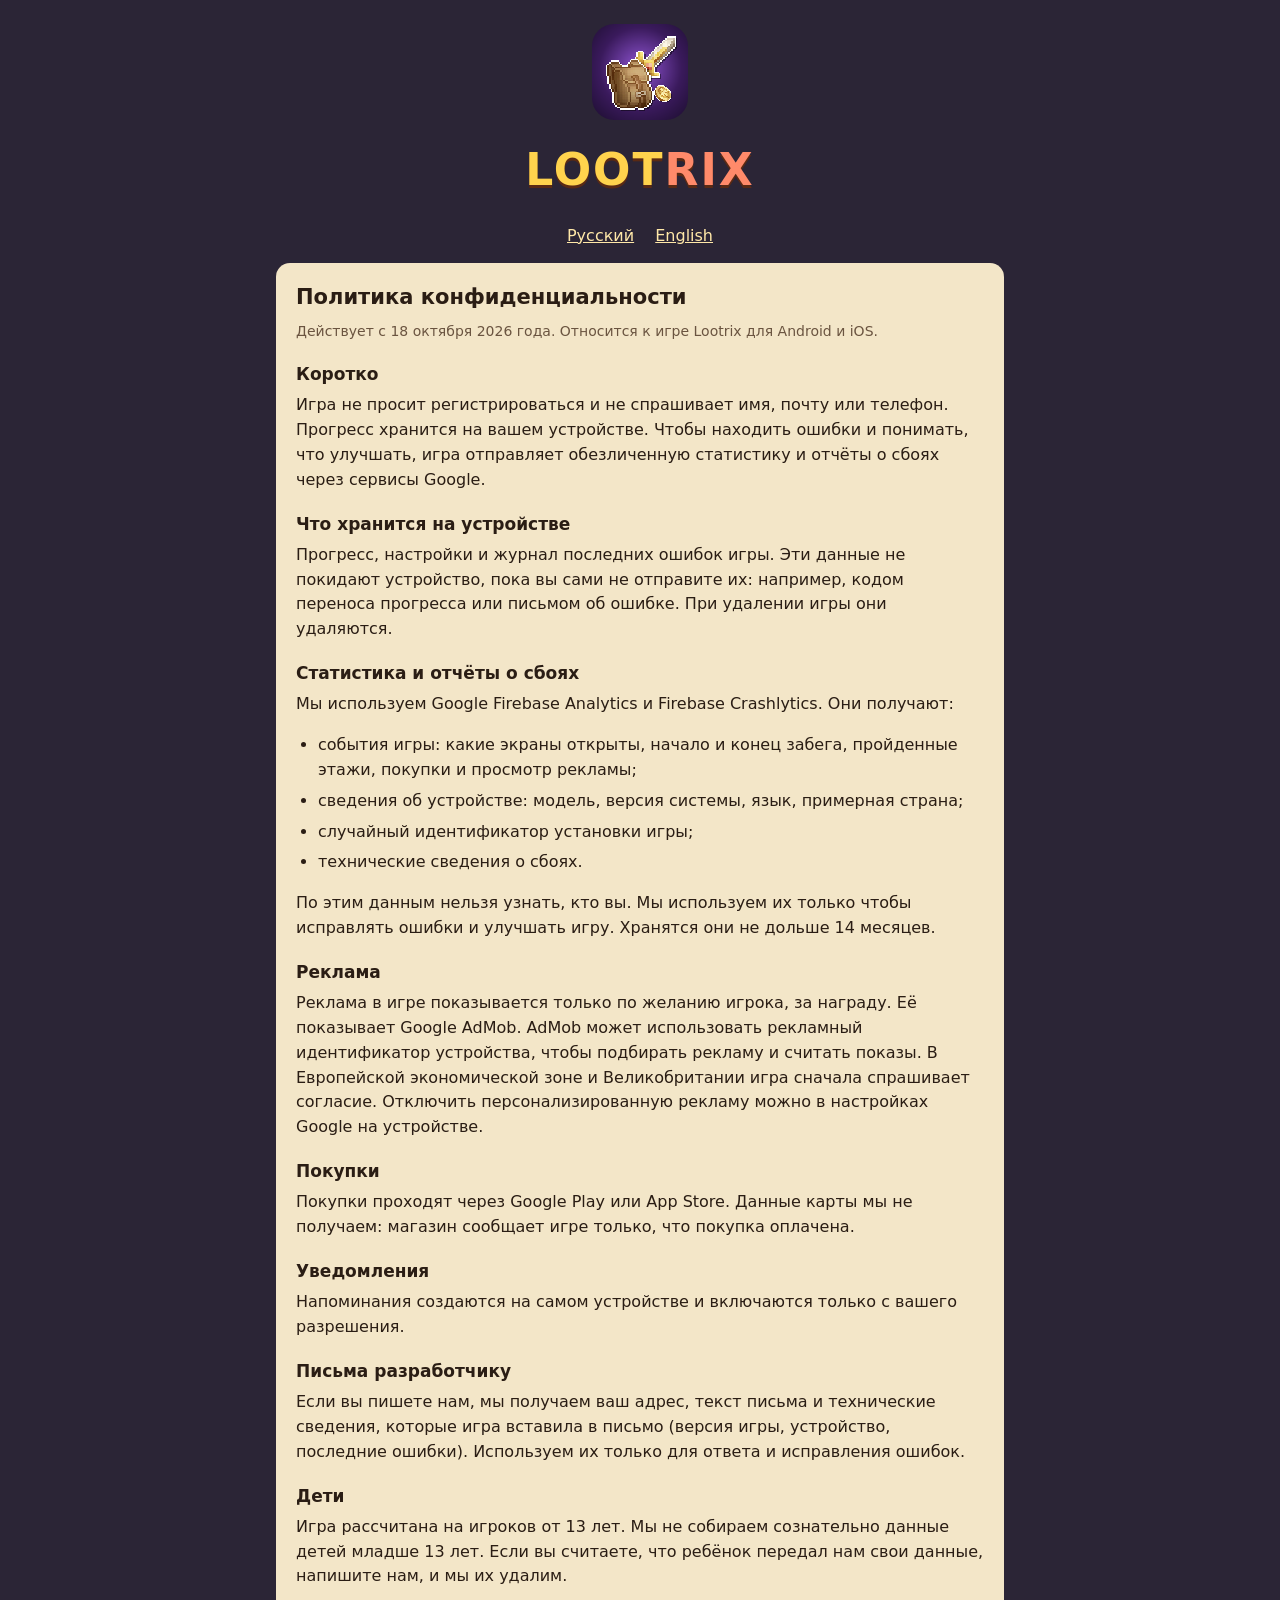
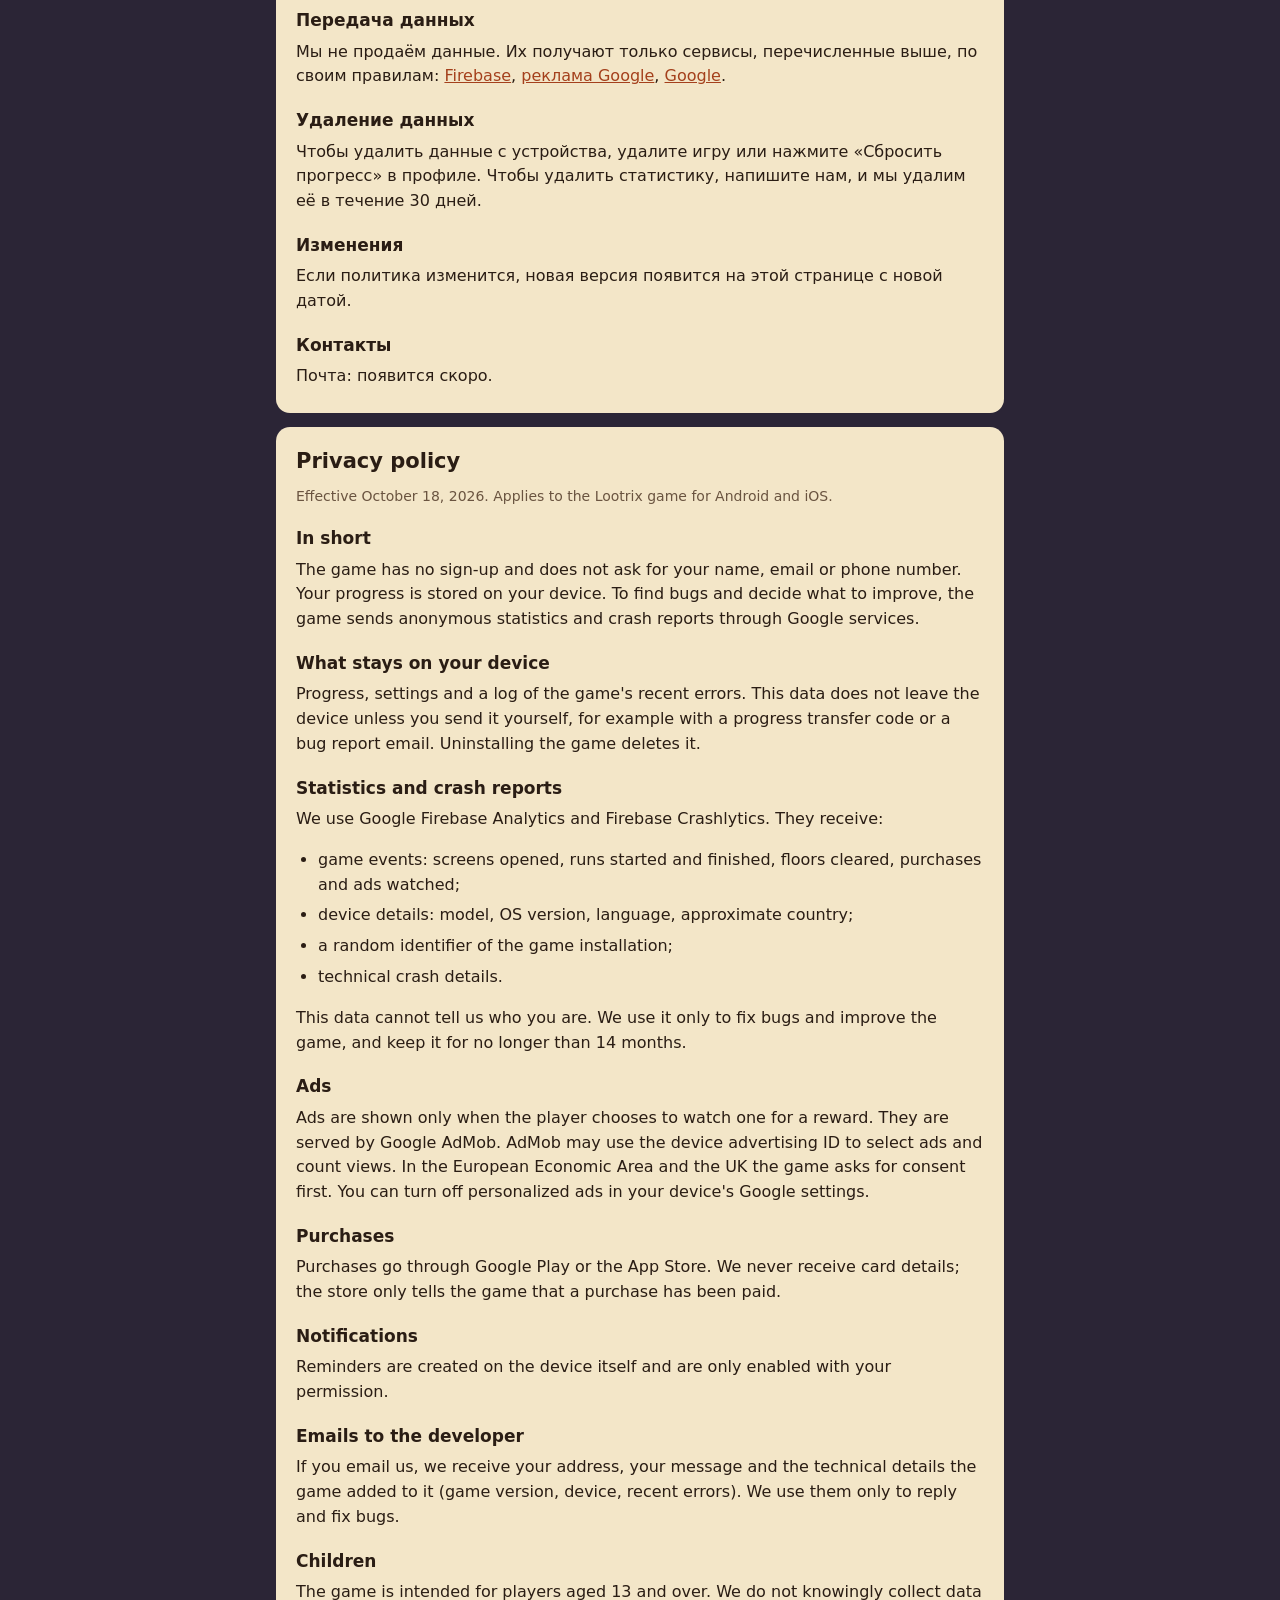
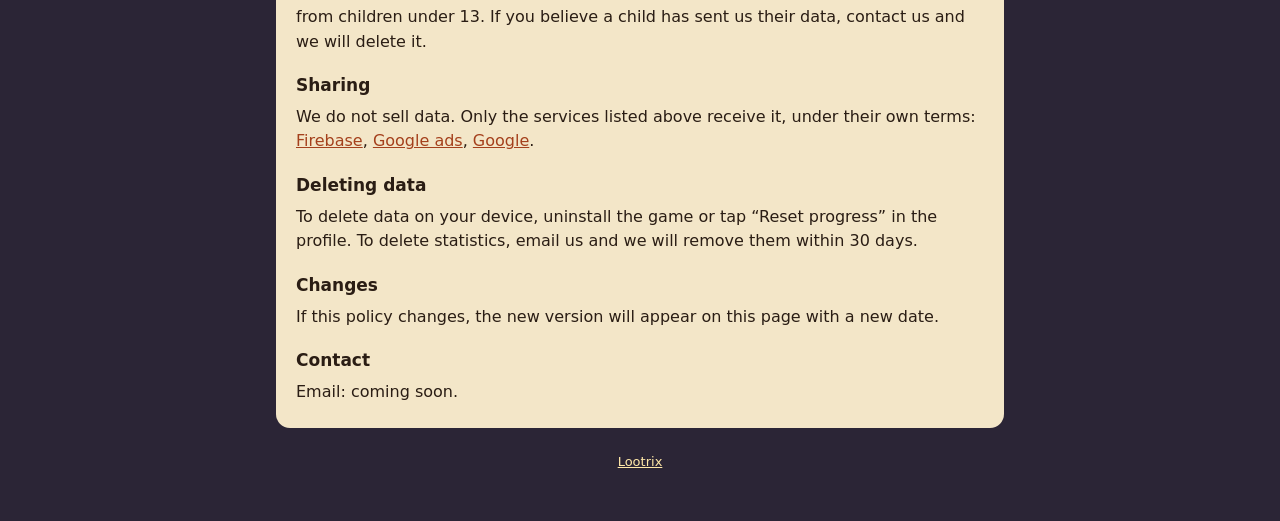
==== privacy.html @ 5bca53f1 "Lootrix: новое название и com.lootrix.game, кнопки обратной связи, сайт с политикой конфиденциальнос" ====
<!doctype html>
<html lang="ru">
<head>
<meta charset="utf-8">
<meta name="viewport" content="width=device-width, initial-scale=1">
<title>Lootrix · Конфиденциальность</title>
<link rel="icon" href="favicon.png">
<link rel="stylesheet" href="style.css">
</head>
<body>
<main>
  <header>
    <a href="index.html"><img src="icon.png" alt="Lootrix"></a>
    <div class="logo">LOOT<b>RIX</b></div>
  </header>

  <p class="lang"><a href="#ru">Русский</a> <a href="#en">English</a></p>

  <section id="ru">
    <h2>Политика конфиденциальности</h2>
    <p class="muted">Действует с 18 октября 2026 года. Относится к игре Lootrix для Android и iOS.</p>

    <h3>Коротко</h3>
    <p>Игра не просит регистрироваться и не спрашивает имя, почту или телефон. Прогресс хранится на вашем устройстве.
      Чтобы находить ошибки и понимать, что улучшать, игра отправляет обезличенную статистику и отчёты о сбоях через сервисы Google.</p>

    <h3>Что хранится на устройстве</h3>
    <p>Прогресс, настройки и журнал последних ошибок игры. Эти данные не покидают устройство, пока вы сами не отправите их:
      например, кодом переноса прогресса или письмом об ошибке. При удалении игры они удаляются.</p>

    <h3>Статистика и отчёты о сбоях</h3>
    <p>Мы используем Google Firebase Analytics и Firebase Crashlytics. Они получают:</p>
    <ul>
      <li>события игры: какие экраны открыты, начало и конец забега, пройденные этажи, покупки и просмотр рекламы;</li>
      <li>сведения об устройстве: модель, версия системы, язык, примерная страна;</li>
      <li>случайный идентификатор установки игры;</li>
      <li>технические сведения о сбоях.</li>
    </ul>
    <p>По этим данным нельзя узнать, кто вы. Мы используем их только чтобы исправлять ошибки и улучшать игру.
      Хранятся они не дольше 14 месяцев.</p>

    <h3>Реклама</h3>
    <p>Реклама в игре показывается только по желанию игрока, за награду. Её показывает Google AdMob.
      AdMob может использовать рекламный идентификатор устройства, чтобы подбирать рекламу и считать показы.
      В Европейской экономической зоне и Великобритании игра сначала спрашивает согласие.
      Отключить персонализированную рекламу можно в настройках Google на устройстве.</p>

    <h3>Покупки</h3>
    <p>Покупки проходят через Google Play или App Store. Данные карты мы не получаем:
      магазин сообщает игре только, что покупка оплачена.</p>

    <h3>Уведомления</h3>
    <p>Напоминания создаются на самом устройстве и включаются только с вашего разрешения.</p>

    <h3>Письма разработчику</h3>
    <p>Если вы пишете нам, мы получаем ваш адрес, текст письма и технические сведения, которые игра вставила в письмо
      (версия игры, устройство, последние ошибки). Используем их только для ответа и исправления ошибок.</p>

    <h3>Дети</h3>
    <p>Игра рассчитана на игроков от 13 лет. Мы не собираем сознательно данные детей младше 13 лет.
      Если вы считаете, что ребёнок передал нам свои данные, напишите нам, и мы их удалим.</p>

    <h3>Передача данных</h3>
    <p>Мы не продаём данные. Их получают только сервисы, перечисленные выше, по своим правилам:
      <a href="https://firebase.google.com/support/privacy">Firebase</a>,
      <a href="https://policies.google.com/technologies/ads">реклама Google</a>,
      <a href="https://policies.google.com/privacy">Google</a>.</p>

    <h3>Удаление данных</h3>
    <p>Чтобы удалить данные с устройства, удалите игру или нажмите «Сбросить прогресс» в профиле.
      Чтобы удалить статистику, напишите нам, и мы удалим её в течение 30 дней.</p>

    <h3>Изменения</h3>
    <p>Если политика изменится, новая версия появится на этой странице с новой датой.</p>

    <h3>Контакты</h3>
    <p>Почта: <span class="mail">появится скоро</span>.</p>
  </section>

  <section id="en">
    <h2>Privacy policy</h2>
    <p class="muted">Effective October 18, 2026. Applies to the Lootrix game for Android and iOS.</p>

    <h3>In short</h3>
    <p>The game has no sign-up and does not ask for your name, email or phone number. Your progress is stored on your device.
      To find bugs and decide what to improve, the game sends anonymous statistics and crash reports through Google services.</p>

    <h3>What stays on your device</h3>
    <p>Progress, settings and a log of the game's recent errors. This data does not leave the device unless you send it yourself,
      for example with a progress transfer code or a bug report email. Uninstalling the game deletes it.</p>

    <h3>Statistics and crash reports</h3>
    <p>We use Google Firebase Analytics and Firebase Crashlytics. They receive:</p>
    <ul>
      <li>game events: screens opened, runs started and finished, floors cleared, purchases and ads watched;</li>
      <li>device details: model, OS version, language, approximate country;</li>
      <li>a random identifier of the game installation;</li>
      <li>technical crash details.</li>
    </ul>
    <p>This data cannot tell us who you are. We use it only to fix bugs and improve the game, and keep it for no longer than 14 months.</p>

    <h3>Ads</h3>
    <p>Ads are shown only when the player chooses to watch one for a reward. They are served by Google AdMob.
      AdMob may use the device advertising ID to select ads and count views.
      In the European Economic Area and the UK the game asks for consent first.
      You can turn off personalized ads in your device's Google settings.</p>

    <h3>Purchases</h3>
    <p>Purchases go through Google Play or the App Store. We never receive card details;
      the store only tells the game that a purchase has been paid.</p>

    <h3>Notifications</h3>
    <p>Reminders are created on the device itself and are only enabled with your permission.</p>

    <h3>Emails to the developer</h3>
    <p>If you email us, we receive your address, your message and the technical details the game added to it
      (game version, device, recent errors). We use them only to reply and fix bugs.</p>

    <h3>Children</h3>
    <p>The game is intended for players aged 13 and over. We do not knowingly collect data from children under 13.
      If you believe a child has sent us their data, contact us and we will delete it.</p>

    <h3>Sharing</h3>
    <p>We do not sell data. Only the services listed above receive it, under their own terms:
      <a href="https://firebase.google.com/support/privacy">Firebase</a>,
      <a href="https://policies.google.com/technologies/ads">Google ads</a>,
      <a href="https://policies.google.com/privacy">Google</a>.</p>

    <h3>Deleting data</h3>
    <p>To delete data on your device, uninstall the game or tap “Reset progress” in the profile.
      To delete statistics, email us and we will remove them within 30 days.</p>

    <h3>Changes</h3>
    <p>If this policy changes, the new version will appear on this page with a new date.</p>

    <h3>Contact</h3>
    <p>Email: <span class="mail">coming soon</span>.</p>
  </section>

  <footer><a href="index.html">Lootrix</a></footer>
</main>
</body>
</html>
---- style.css ----
:root {
  --bg: #2b2536; --card: #f3e6c8; --ink: #2a1d14; --ink2: #6a5440; --gold: #ffd34d; --red: #d8321f; --link: #a4401c;
}
@media (prefers-color-scheme: dark) {
  :root:not([data-theme="light"]) { --card: #3a3246; --ink: #f3e6c8; --ink2: #c8b89a; --link: #ffb08a; }
}
* { box-sizing: border-box; }
body { margin: 0; background: var(--bg); color: var(--ink); font: 16px/1.55 system-ui, -apple-system, "Segoe UI", Roboto, sans-serif; }
main { max-width: 760px; margin: 0 auto; padding: 24px 16px 48px; }
header { text-align: center; color: #fff; margin-bottom: 20px; }
header img { width: 96px; height: 96px; image-rendering: pixelated; border-radius: 22px; }
.logo { margin: 8px 0 0; font-size: 44px; font-weight: 900; letter-spacing: 2px; color: var(--gold); text-shadow: 0 3px 0 #5a2a14; }
.logo b { color: #ff8a6a; }
.sub { margin: 4px 0 0; color: #ffe8a8; letter-spacing: 2px; text-transform: uppercase; font-size: 13px; font-weight: 700; }
section { background: var(--card); border-radius: 14px; padding: 18px 20px; margin: 14px 0; }
h2 { margin: 0 0 8px; font-size: 21px; }
h3 { margin: 18px 0 4px; font-size: 17px; }
p, li { margin: 6px 0; }
ul { padding-left: 22px; }
a { color: var(--link); }
.muted { color: var(--ink2); font-size: 14px; }
.lang { text-align: center; margin: 0 0 6px; }
.lang a { color: #ffe8a8; margin: 0 8px; }
.btns { display: flex; flex-wrap: wrap; gap: 10px; margin-top: 10px; }
.btn { display: inline-block; padding: 10px 16px; border-radius: 10px; background: #d8632a; color: #fff; text-decoration: none; font-weight: 700; }
.btn.off { background: #7a6a5a; pointer-events: none; }
footer { text-align: center; color: #c8b89a; font-size: 13px; margin-top: 24px; }
footer a { color: #ffe8a8; }
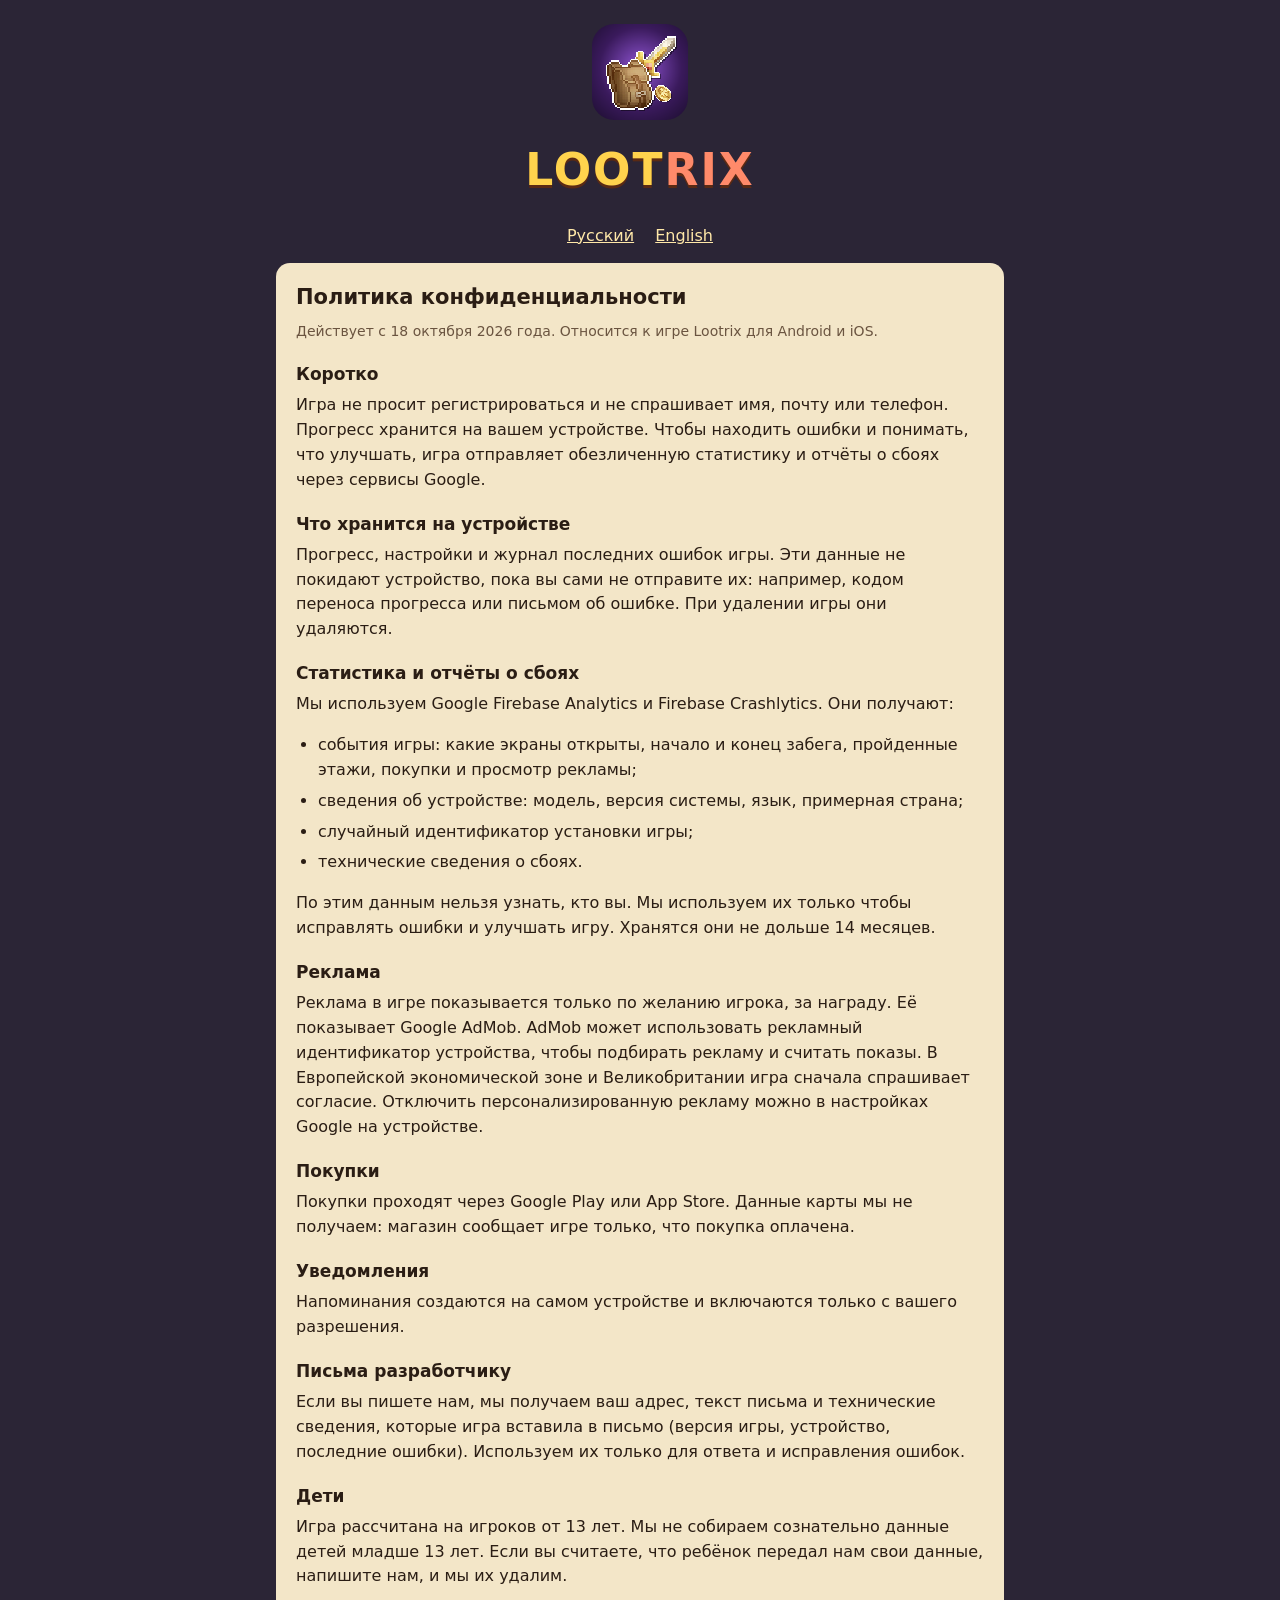
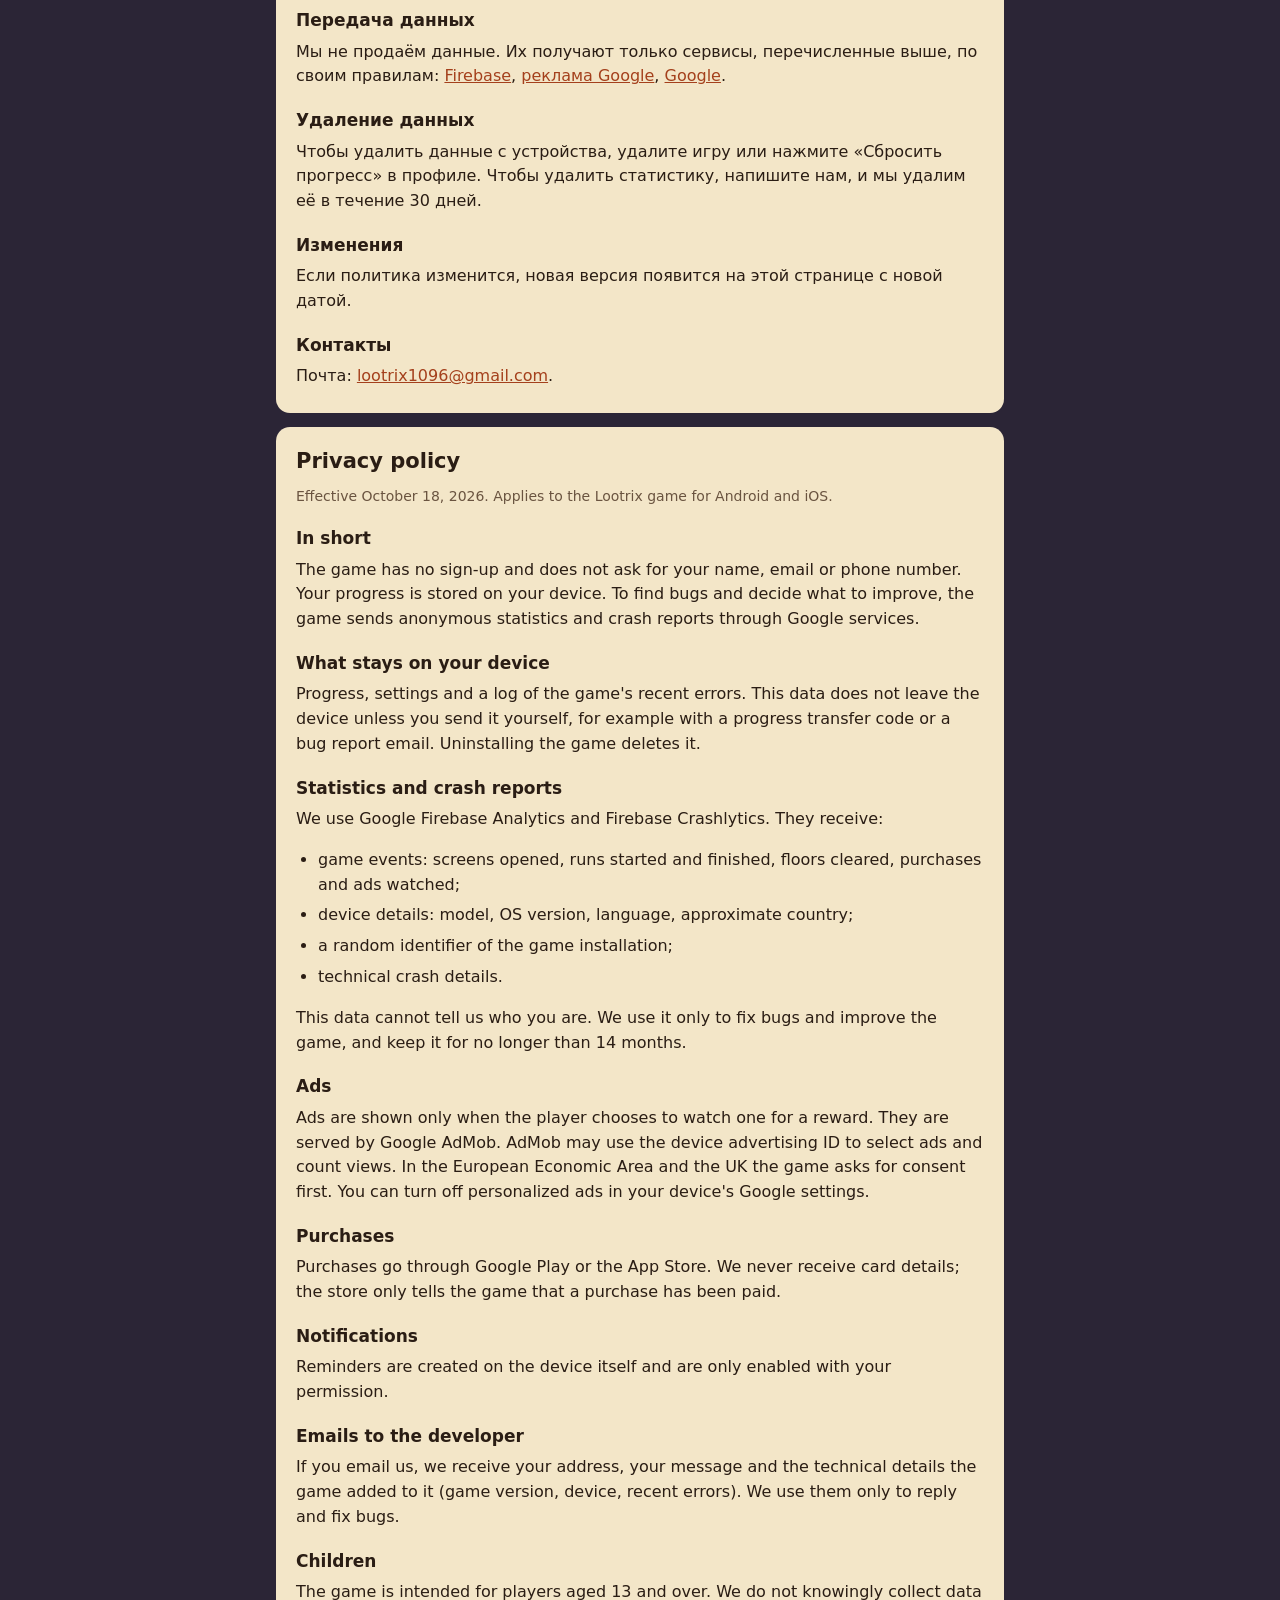
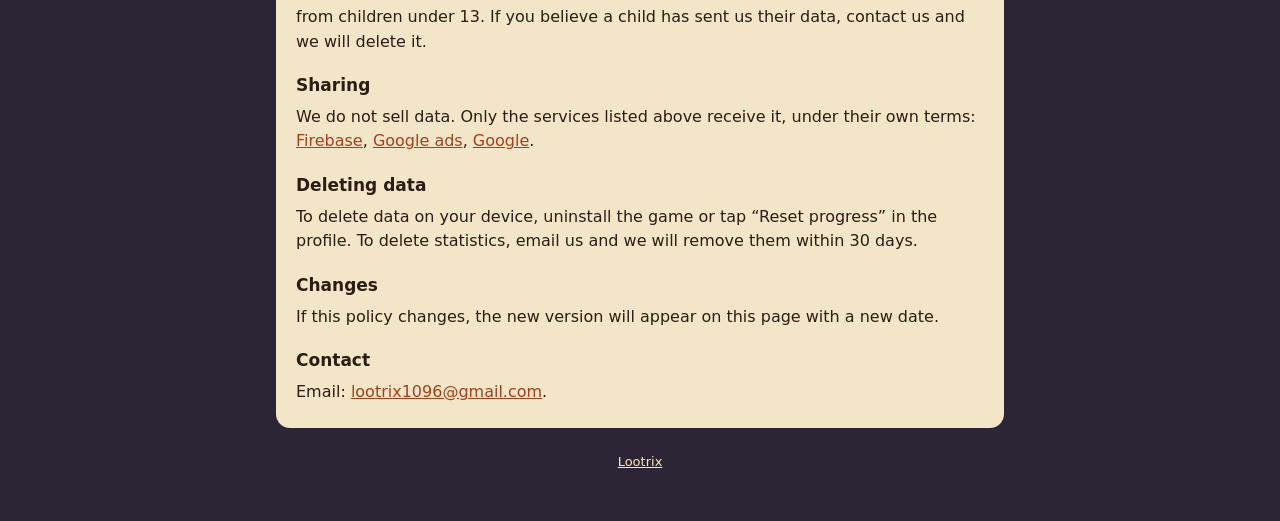
==== commit 60e01556: "Почта для обратной связи lootrix1096@gmail.com в игре и на сайте" ====
--- a/privacy.html
+++ b/privacy.html
@@ -74,7 +74,7 @@
     <p>Если политика изменится, новая версия появится на этой странице с новой датой.</p>
 
     <h3>Контакты</h3>
-    <p>Почта: <span class="mail">появится скоро</span>.</p>
+    <p>Почта: <a class="mail" href="mailto:lootrix1096@gmail.com">lootrix1096@gmail.com</a>.</p>
   </section>
 
   <section id="en">
@@ -134,7 +134,7 @@
     <p>If this policy changes, the new version will appear on this page with a new date.</p>
 
     <h3>Contact</h3>
-    <p>Email: <span class="mail">coming soon</span>.</p>
+    <p>Email: <a class="mail" href="mailto:lootrix1096@gmail.com">lootrix1096@gmail.com</a>.</p>
   </section>
 
   <footer><a href="index.html">Lootrix</a></footer>
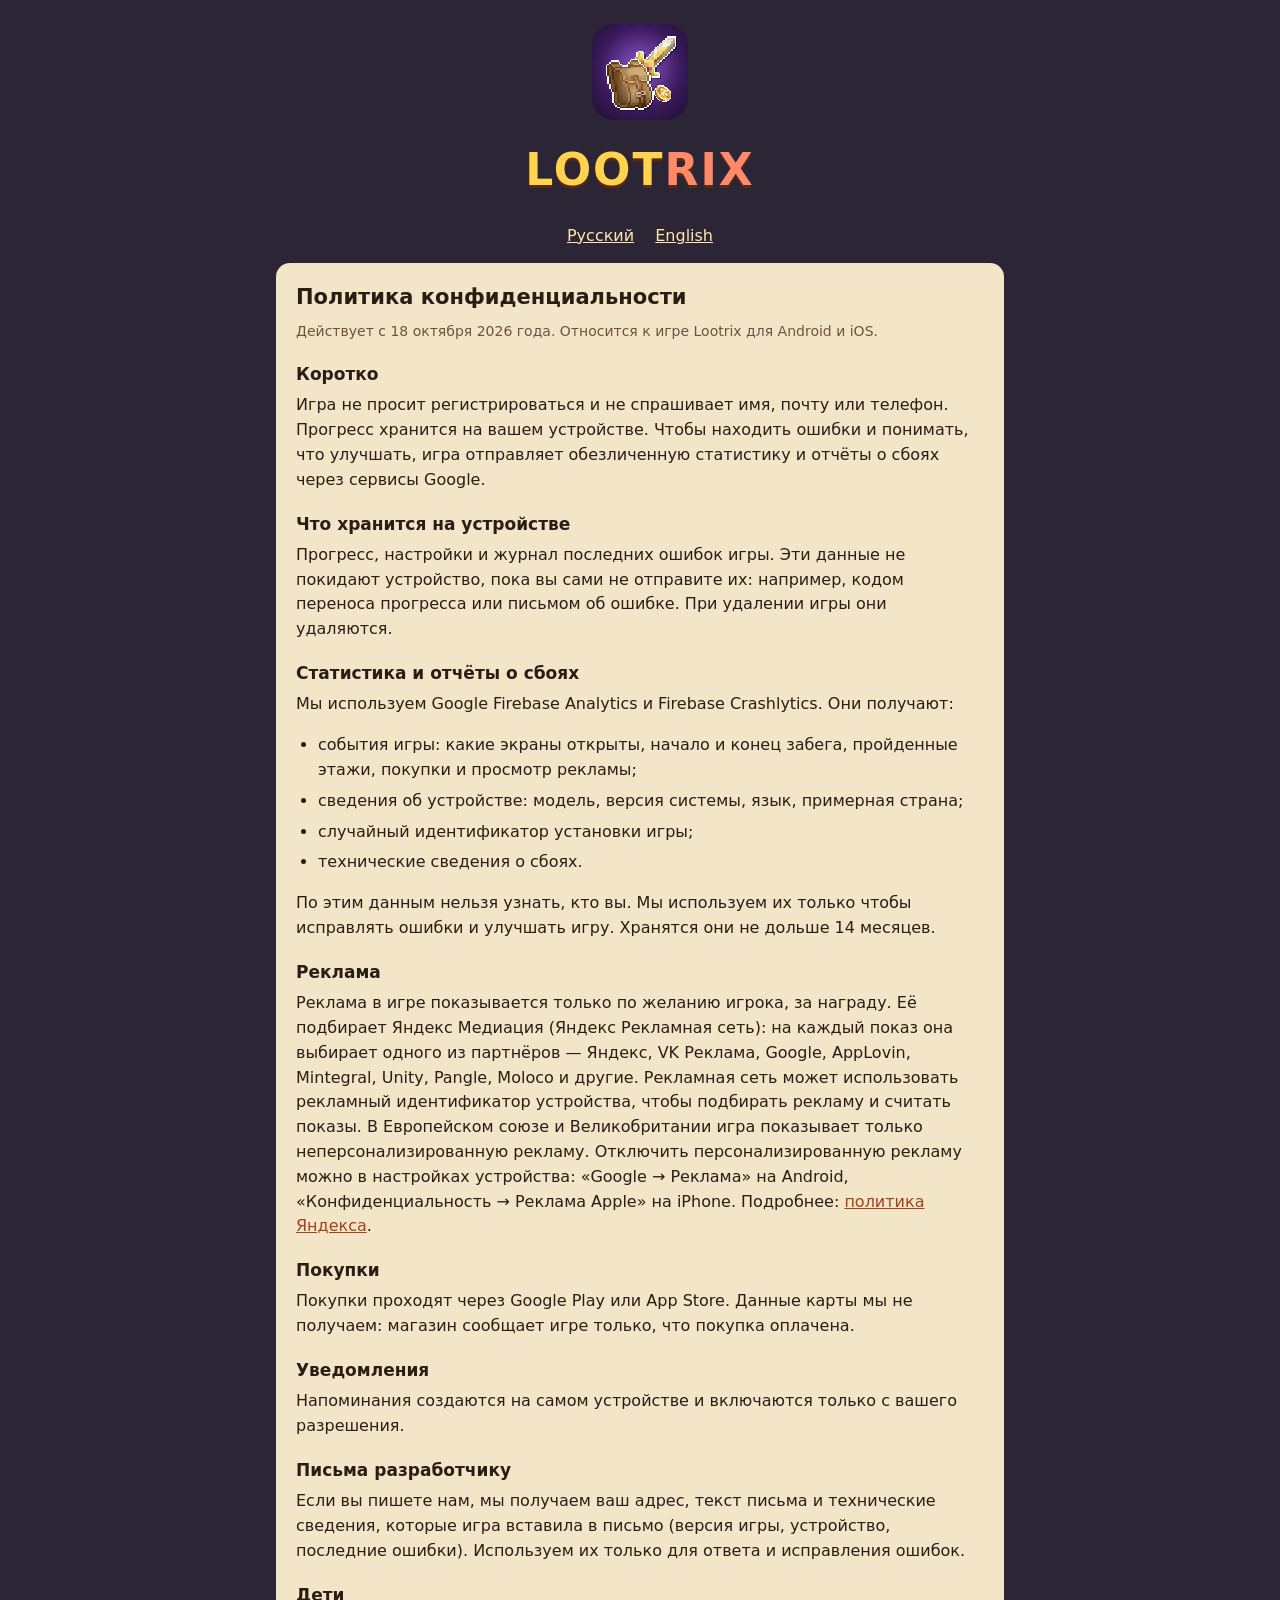
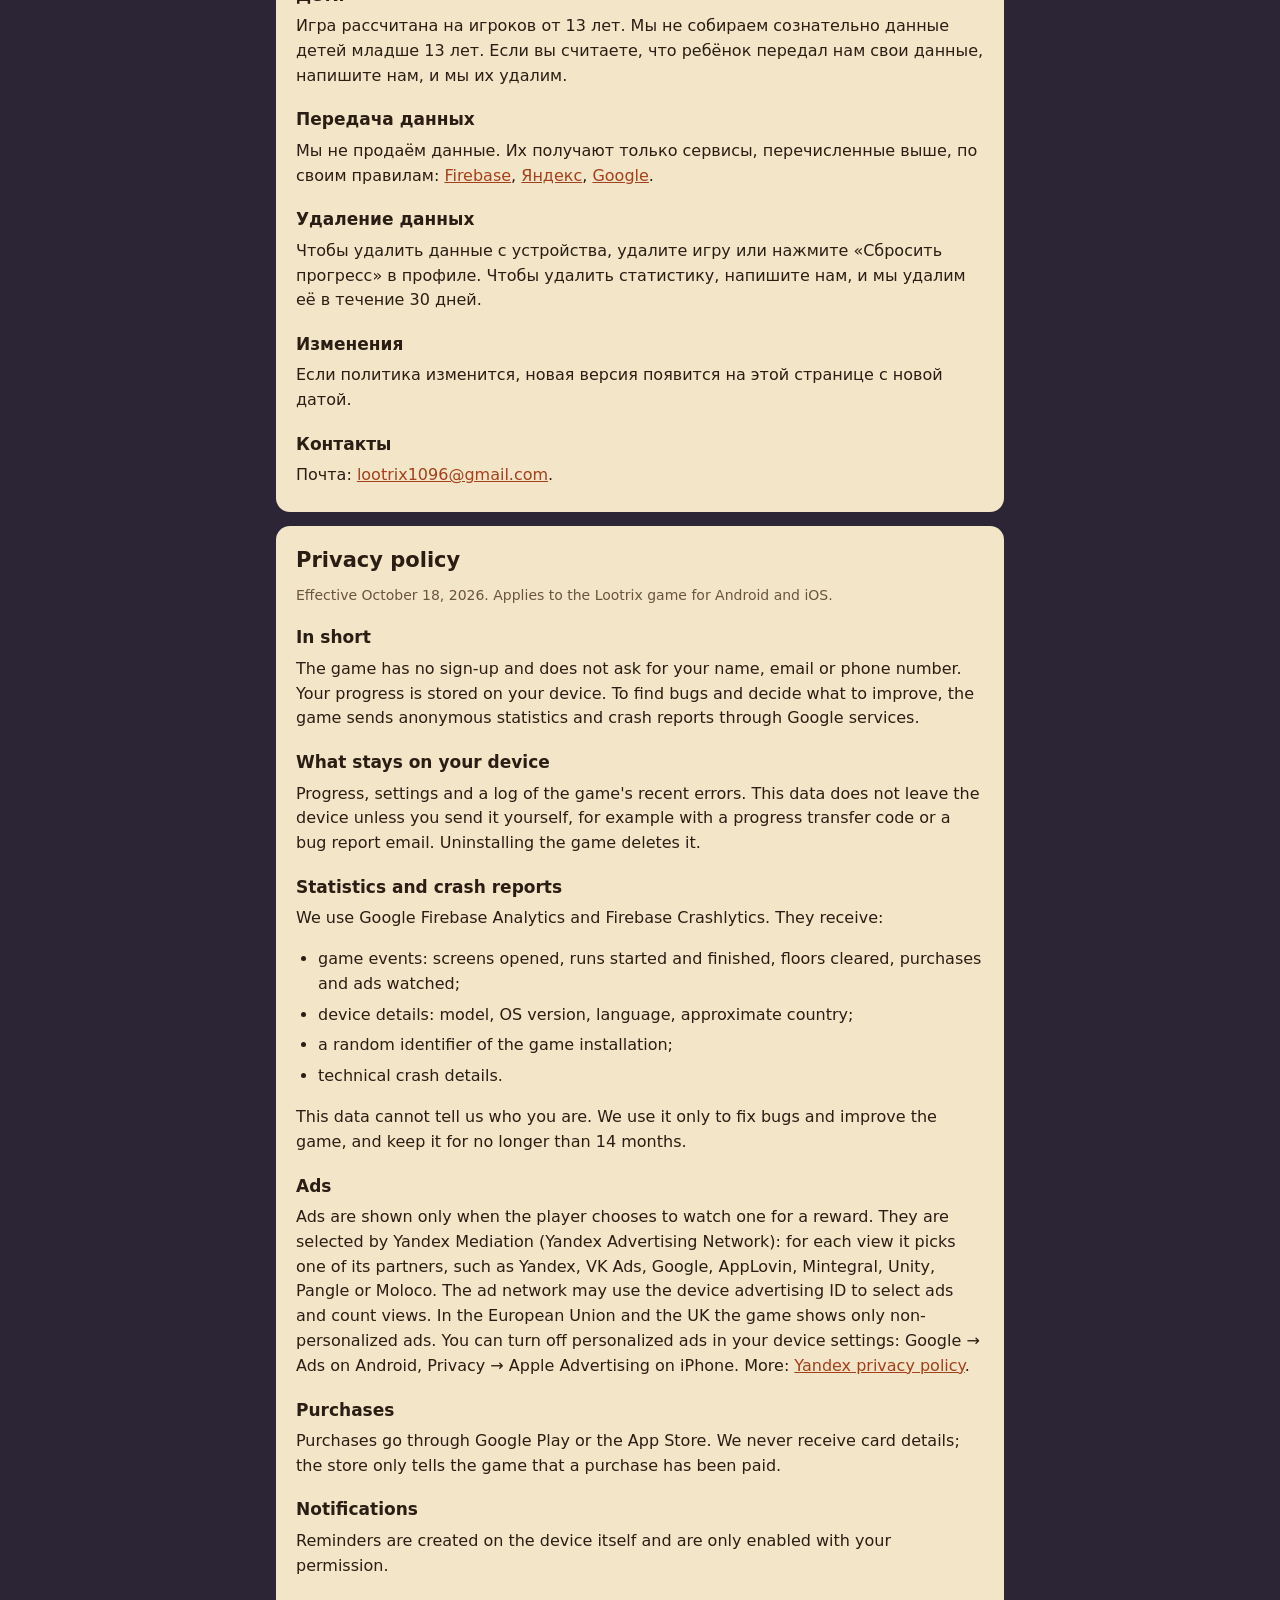
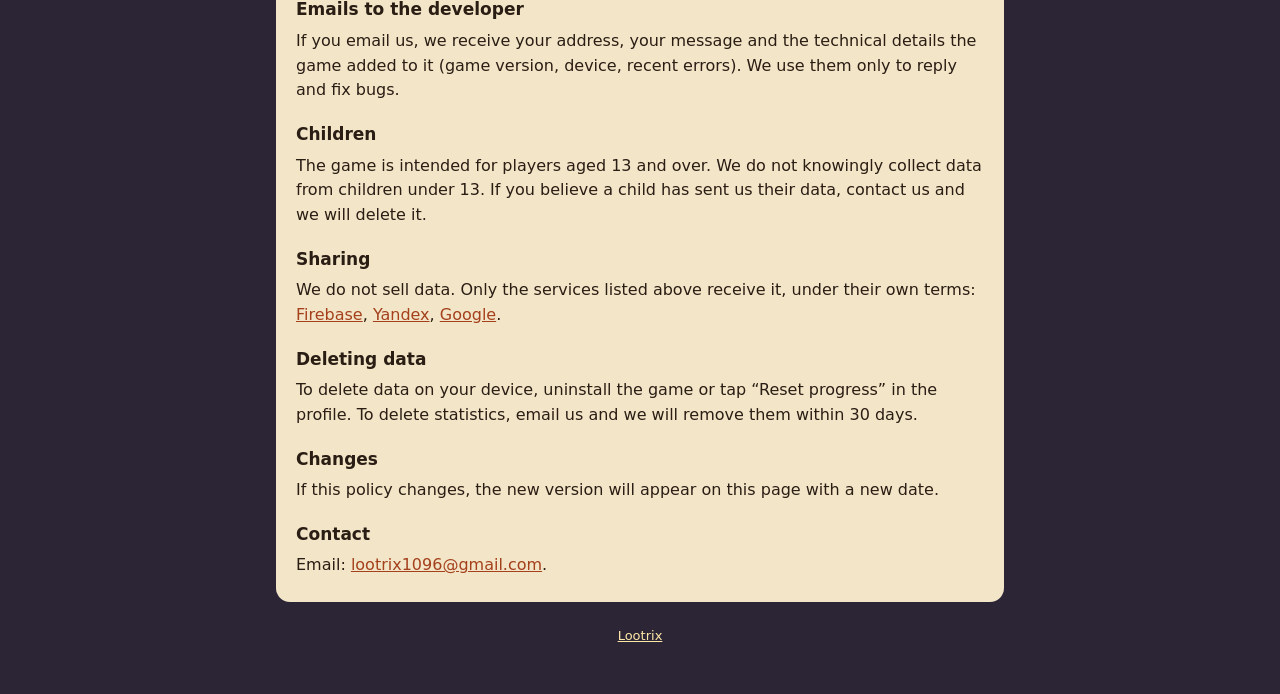
==== commit 30933fac: "Реклама через Яндекс Медиацию, покупки через RevenueCat - Реклама за награду: свой модуль YandexAdsP" ====
--- a/privacy.html
+++ b/privacy.html
@@ -40,10 +40,12 @@
       Хранятся они не дольше 14 месяцев.</p>
 
     <h3>Реклама</h3>
-    <p>Реклама в игре показывается только по желанию игрока, за награду. Её показывает Google AdMob.
-      AdMob может использовать рекламный идентификатор устройства, чтобы подбирать рекламу и считать показы.
-      В Европейской экономической зоне и Великобритании игра сначала спрашивает согласие.
-      Отключить персонализированную рекламу можно в настройках Google на устройстве.</p>
+    <p>Реклама в игре показывается только по желанию игрока, за награду. Её подбирает Яндекс Медиация (Яндекс Рекламная сеть):
+      на каждый показ она выбирает одного из партнёров — Яндекс, VK Реклама, Google, AppLovin, Mintegral, Unity, Pangle, Moloco и другие.
+      Рекламная сеть может использовать рекламный идентификатор устройства, чтобы подбирать рекламу и считать показы.
+      В Европейском союзе и Великобритании игра показывает только неперсонализированную рекламу.
+      Отключить персонализированную рекламу можно в настройках устройства: «Google → Реклама» на Android, «Конфиденциальность → Реклама Apple» на iPhone.
+      Подробнее: <a href="https://yandex.ru/legal/confidential/">политика Яндекса</a>.</p>
 
     <h3>Покупки</h3>
     <p>Покупки проходят через Google Play или App Store. Данные карты мы не получаем:
@@ -63,7 +65,7 @@
     <h3>Передача данных</h3>
     <p>Мы не продаём данные. Их получают только сервисы, перечисленные выше, по своим правилам:
       <a href="https://firebase.google.com/support/privacy">Firebase</a>,
-      <a href="https://policies.google.com/technologies/ads">реклама Google</a>,
+      <a href="https://yandex.ru/legal/confidential/">Яндекс</a>,
       <a href="https://policies.google.com/privacy">Google</a>.</p>
 
     <h3>Удаление данных</h3>
@@ -100,10 +102,12 @@
     <p>This data cannot tell us who you are. We use it only to fix bugs and improve the game, and keep it for no longer than 14 months.</p>
 
     <h3>Ads</h3>
-    <p>Ads are shown only when the player chooses to watch one for a reward. They are served by Google AdMob.
-      AdMob may use the device advertising ID to select ads and count views.
-      In the European Economic Area and the UK the game asks for consent first.
-      You can turn off personalized ads in your device's Google settings.</p>
+    <p>Ads are shown only when the player chooses to watch one for a reward. They are selected by Yandex Mediation (Yandex Advertising Network):
+      for each view it picks one of its partners, such as Yandex, VK Ads, Google, AppLovin, Mintegral, Unity, Pangle or Moloco.
+      The ad network may use the device advertising ID to select ads and count views.
+      In the European Union and the UK the game shows only non-personalized ads.
+      You can turn off personalized ads in your device settings: Google → Ads on Android, Privacy → Apple Advertising on iPhone.
+      More: <a href="https://yandex.com/legal/confidential/">Yandex privacy policy</a>.</p>
 
     <h3>Purchases</h3>
     <p>Purchases go through Google Play or the App Store. We never receive card details;
@@ -123,7 +127,7 @@
     <h3>Sharing</h3>
     <p>We do not sell data. Only the services listed above receive it, under their own terms:
       <a href="https://firebase.google.com/support/privacy">Firebase</a>,
-      <a href="https://policies.google.com/technologies/ads">Google ads</a>,
+      <a href="https://yandex.com/legal/confidential/">Yandex</a>,
       <a href="https://policies.google.com/privacy">Google</a>.</p>
 
     <h3>Deleting data</h3>
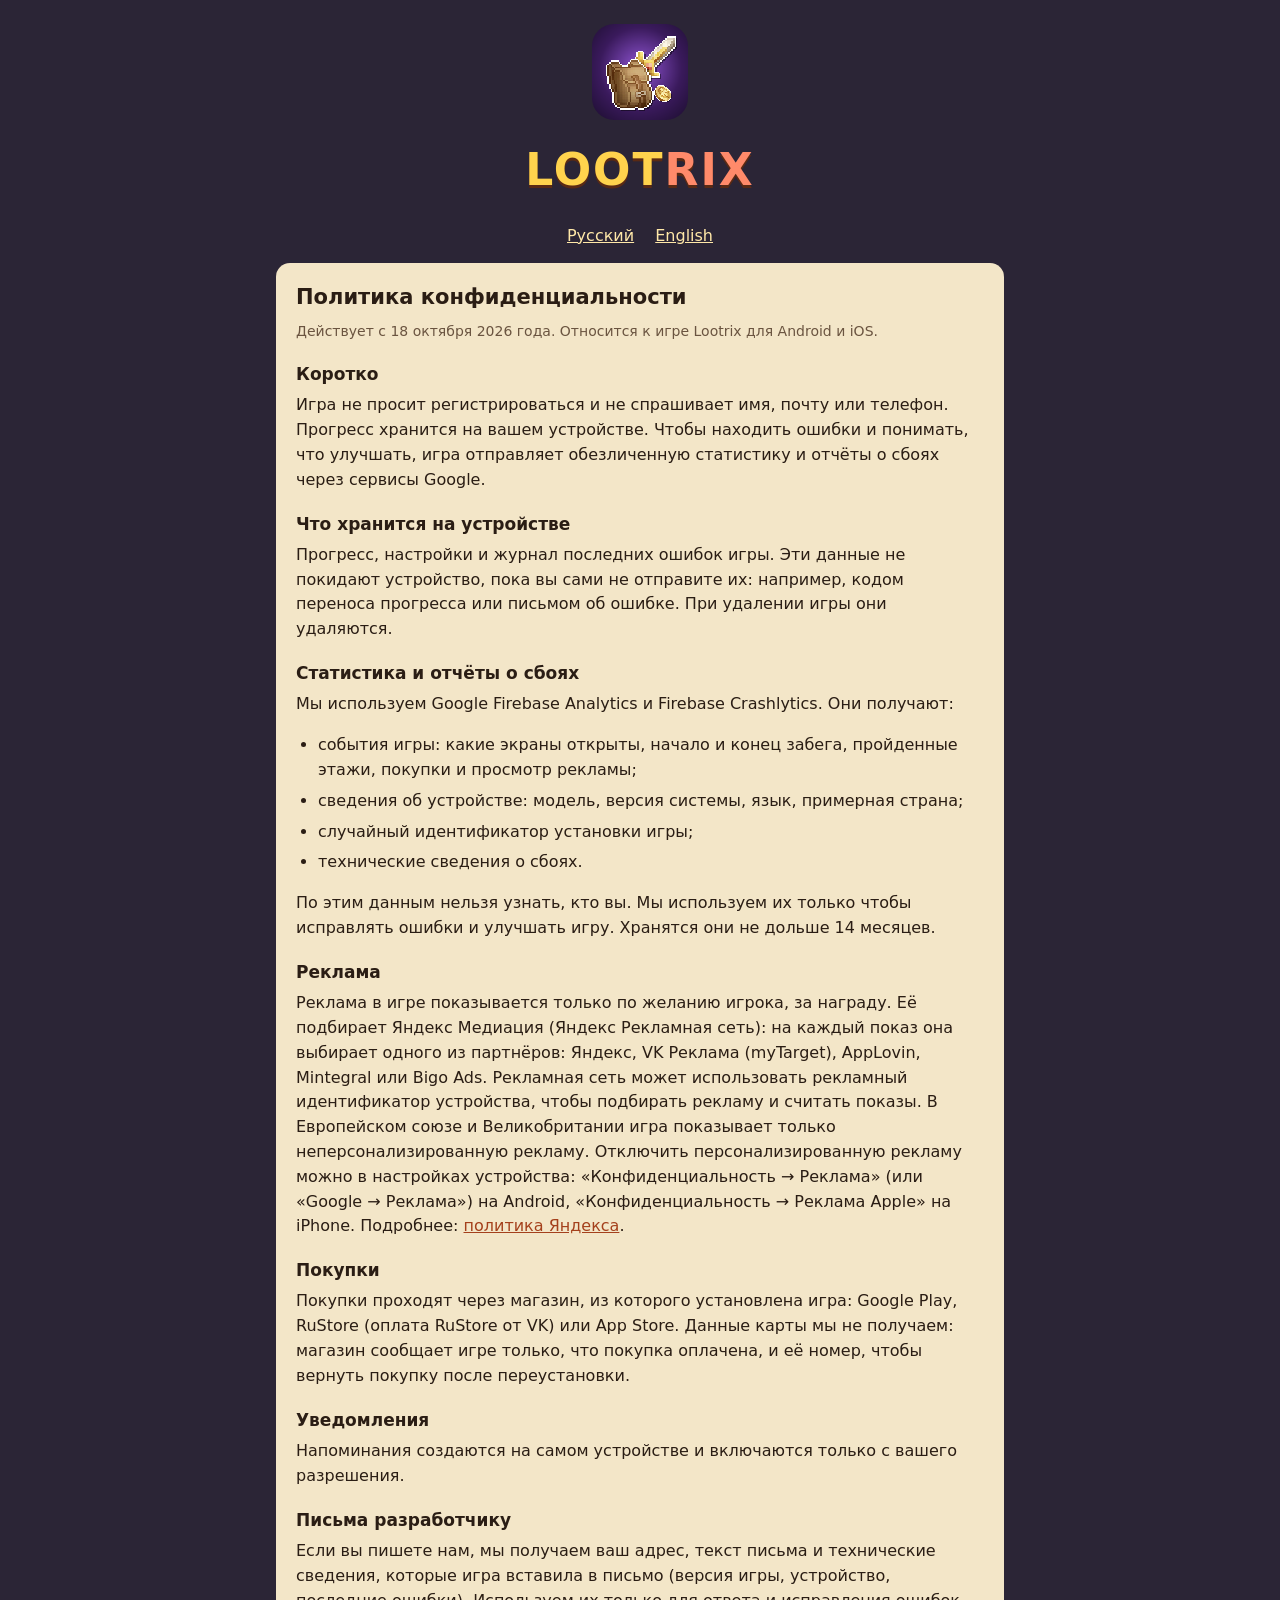
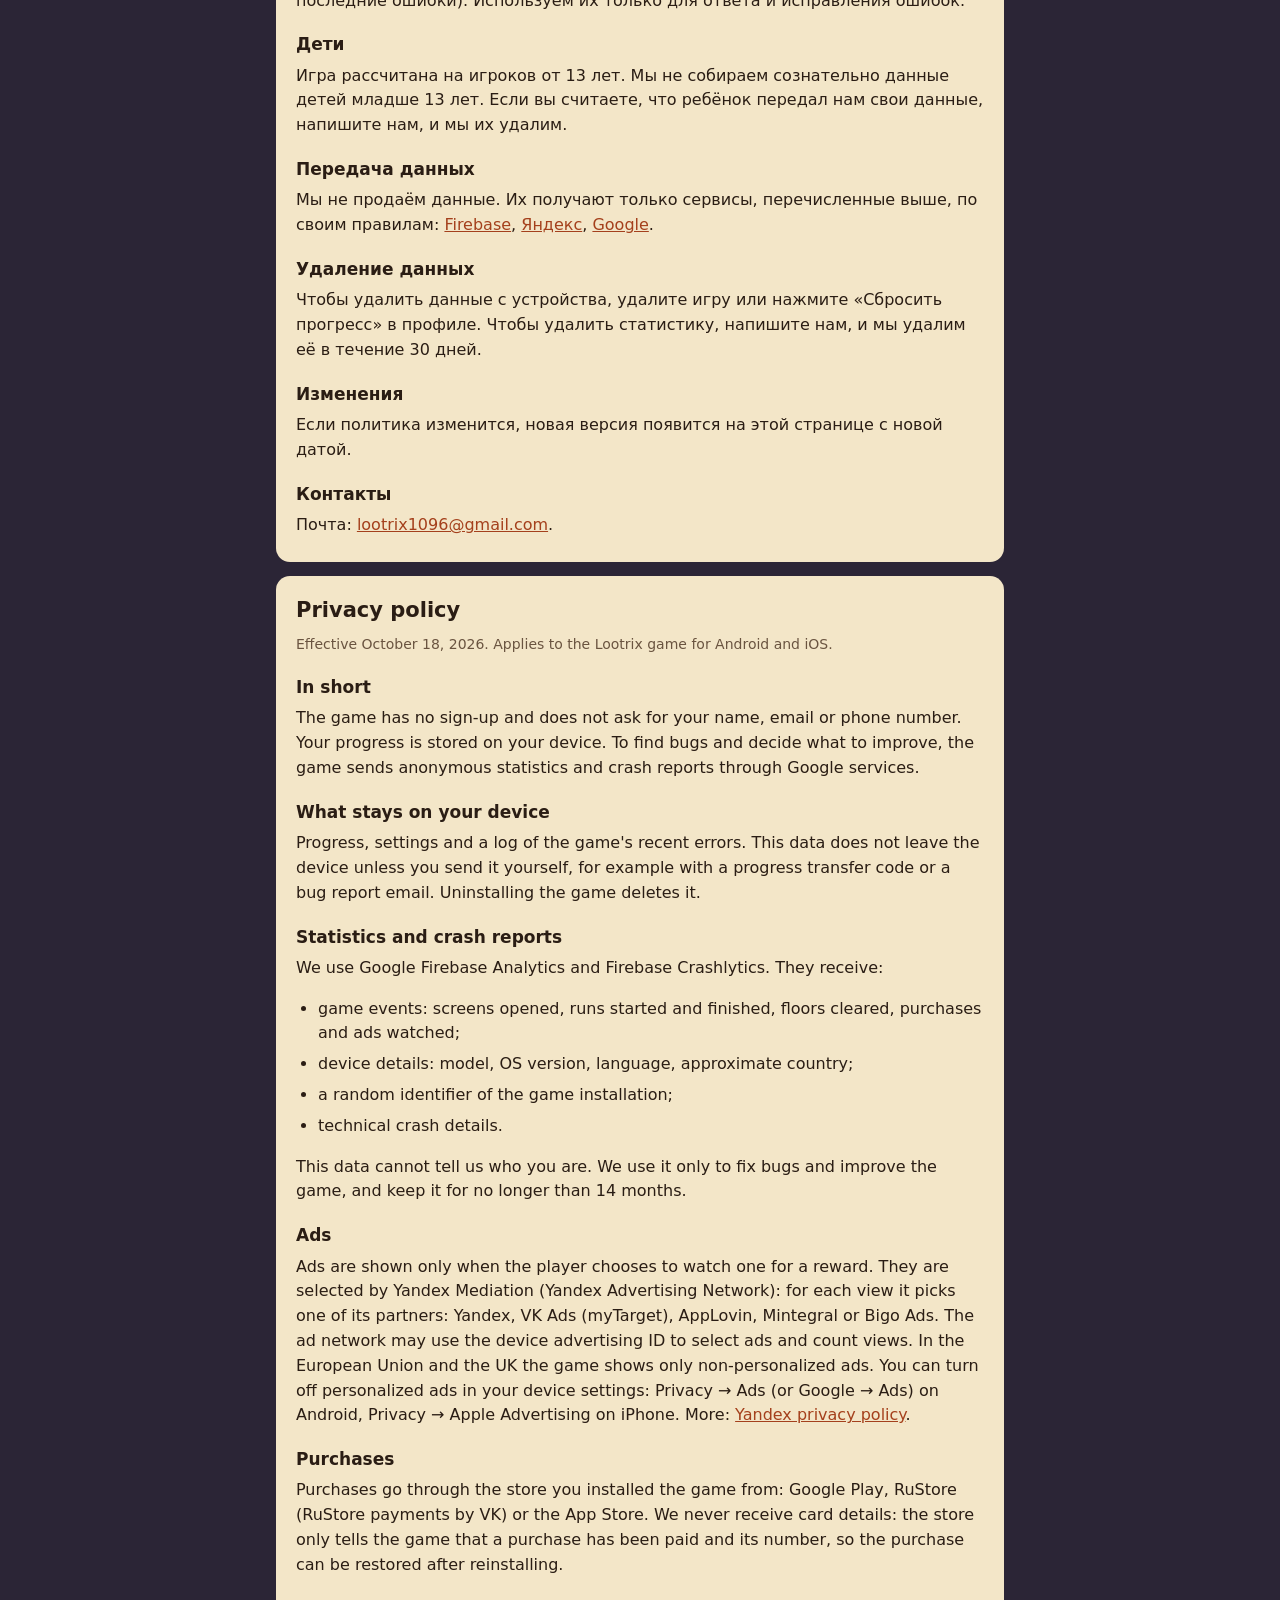
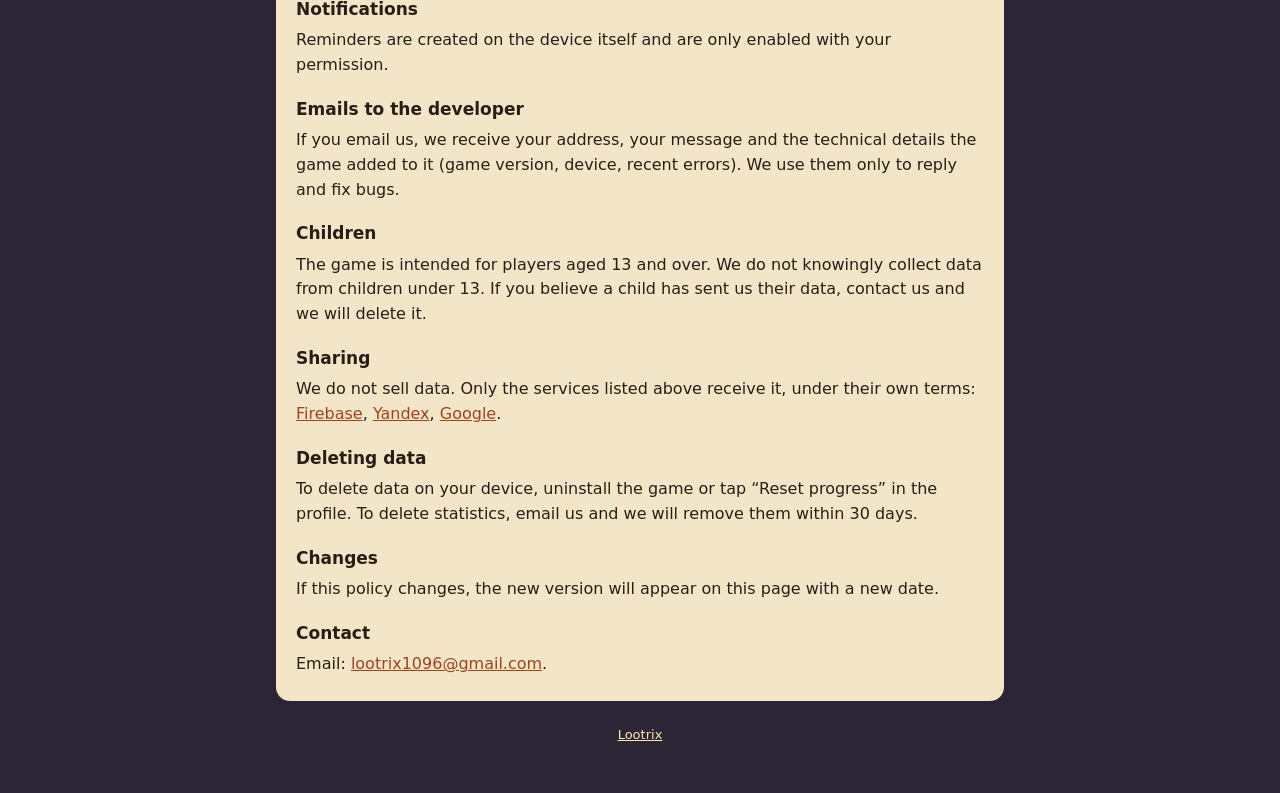
==== commit d20915f8: "v0.23.0: библиотека в городе, экран не прыгает наверх, донат и подготовка к RuStore - Кодекс — здани" ====
--- a/privacy.html
+++ b/privacy.html
@@ -41,15 +41,15 @@
 
     <h3>Реклама</h3>
     <p>Реклама в игре показывается только по желанию игрока, за награду. Её подбирает Яндекс Медиация (Яндекс Рекламная сеть):
-      на каждый показ она выбирает одного из партнёров — Яндекс, VK Реклама, Google, AppLovin, Mintegral, Unity, Pangle, Moloco и другие.
+      на каждый показ она выбирает одного из партнёров: Яндекс, VK Реклама (myTarget), AppLovin, Mintegral или Bigo Ads.
       Рекламная сеть может использовать рекламный идентификатор устройства, чтобы подбирать рекламу и считать показы.
       В Европейском союзе и Великобритании игра показывает только неперсонализированную рекламу.
-      Отключить персонализированную рекламу можно в настройках устройства: «Google → Реклама» на Android, «Конфиденциальность → Реклама Apple» на iPhone.
+      Отключить персонализированную рекламу можно в настройках устройства: «Конфиденциальность → Реклама» (или «Google → Реклама») на Android, «Конфиденциальность → Реклама Apple» на iPhone.
       Подробнее: <a href="https://yandex.ru/legal/confidential/">политика Яндекса</a>.</p>
 
     <h3>Покупки</h3>
-    <p>Покупки проходят через Google Play или App Store. Данные карты мы не получаем:
-      магазин сообщает игре только, что покупка оплачена.</p>
+    <p>Покупки проходят через магазин, из которого установлена игра: Google Play, RuStore (оплата RuStore от VK) или App Store.
+      Данные карты мы не получаем: магазин сообщает игре только, что покупка оплачена, и её номер, чтобы вернуть покупку после переустановки.</p>
 
     <h3>Уведомления</h3>
     <p>Напоминания создаются на самом устройстве и включаются только с вашего разрешения.</p>
@@ -103,15 +103,15 @@
 
     <h3>Ads</h3>
     <p>Ads are shown only when the player chooses to watch one for a reward. They are selected by Yandex Mediation (Yandex Advertising Network):
-      for each view it picks one of its partners, such as Yandex, VK Ads, Google, AppLovin, Mintegral, Unity, Pangle or Moloco.
+      for each view it picks one of its partners: Yandex, VK Ads (myTarget), AppLovin, Mintegral or Bigo Ads.
       The ad network may use the device advertising ID to select ads and count views.
       In the European Union and the UK the game shows only non-personalized ads.
-      You can turn off personalized ads in your device settings: Google → Ads on Android, Privacy → Apple Advertising on iPhone.
+      You can turn off personalized ads in your device settings: Privacy → Ads (or Google → Ads) on Android, Privacy → Apple Advertising on iPhone.
       More: <a href="https://yandex.com/legal/confidential/">Yandex privacy policy</a>.</p>
 
     <h3>Purchases</h3>
-    <p>Purchases go through Google Play or the App Store. We never receive card details;
-      the store only tells the game that a purchase has been paid.</p>
+    <p>Purchases go through the store you installed the game from: Google Play, RuStore (RuStore payments by VK) or the App Store.
+      We never receive card details: the store only tells the game that a purchase has been paid and its number, so the purchase can be restored after reinstalling.</p>
 
     <h3>Notifications</h3>
     <p>Reminders are created on the device itself and are only enabled with your permission.</p>
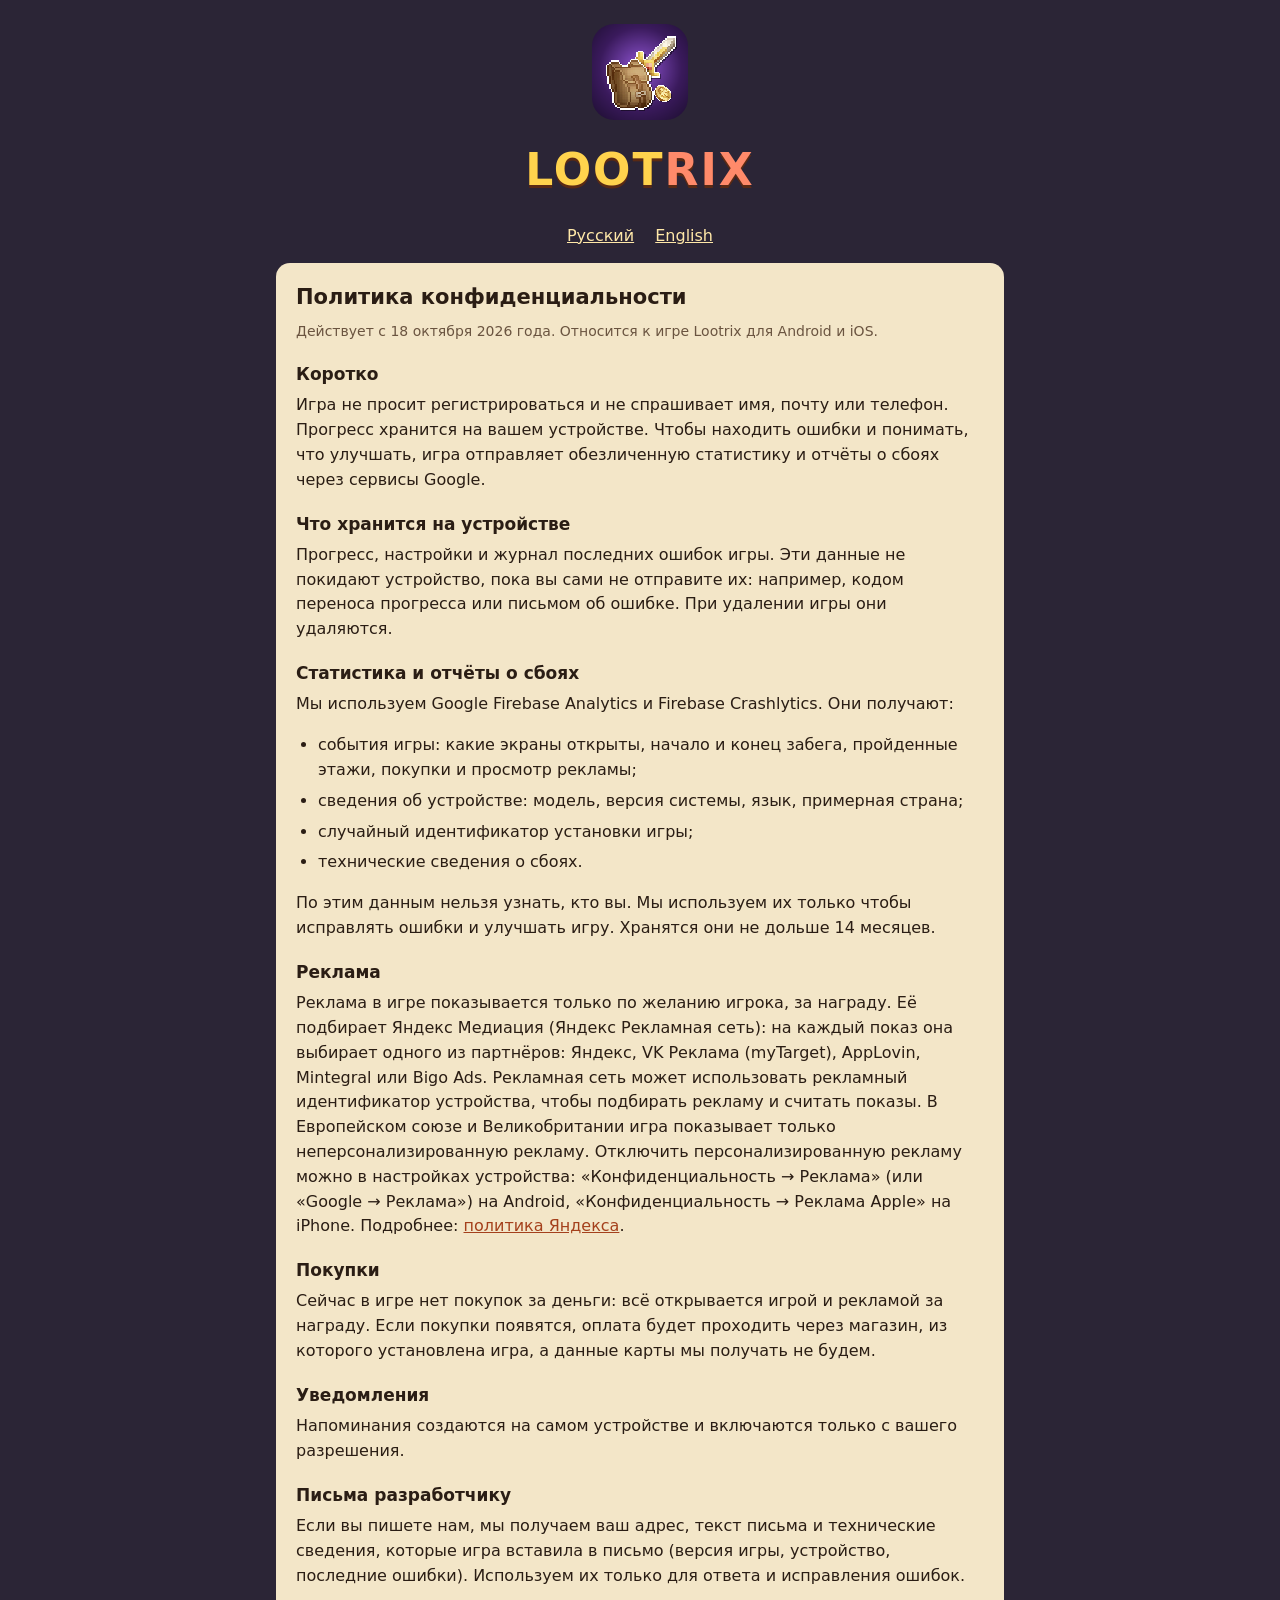
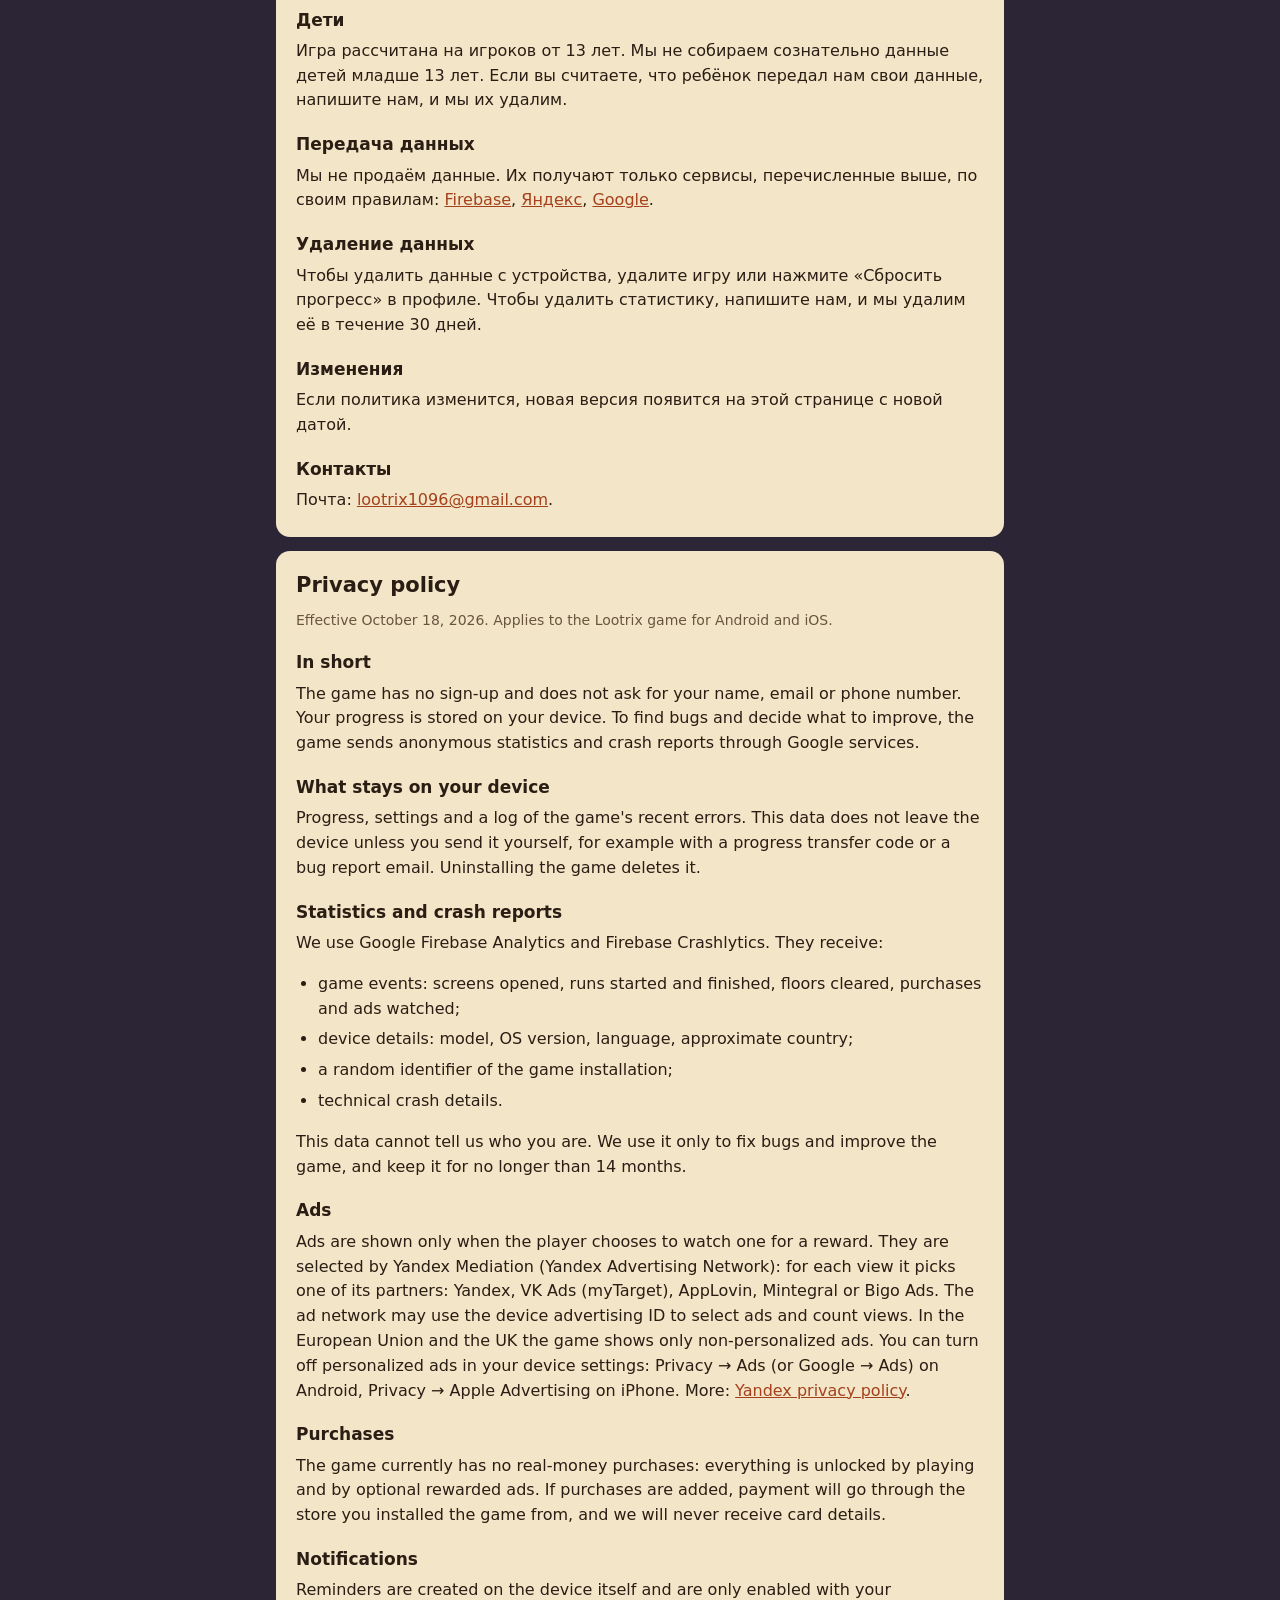
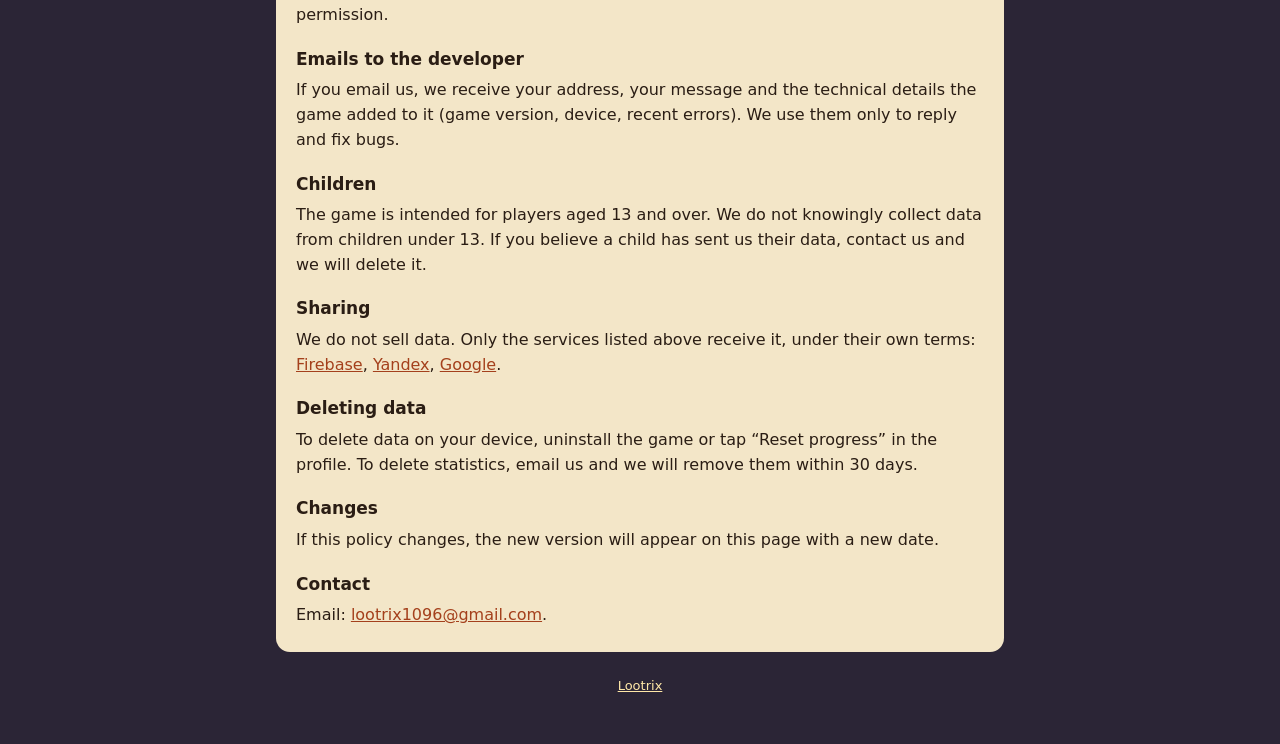
==== commit 3e2c43cb: "v0.24.0: без покупок за деньги — только реклама за награду - CFG.iap = false: магазин не подключаетс" ====
--- a/privacy.html
+++ b/privacy.html
@@ -48,8 +48,8 @@
       Подробнее: <a href="https://yandex.ru/legal/confidential/">политика Яндекса</a>.</p>
 
     <h3>Покупки</h3>
-    <p>Покупки проходят через магазин, из которого установлена игра: Google Play, RuStore (оплата RuStore от VK) или App Store.
-      Данные карты мы не получаем: магазин сообщает игре только, что покупка оплачена, и её номер, чтобы вернуть покупку после переустановки.</p>
+    <p>Сейчас в игре нет покупок за деньги: всё открывается игрой и рекламой за награду.
+      Если покупки появятся, оплата будет проходить через магазин, из которого установлена игра, а данные карты мы получать не будем.</p>
 
     <h3>Уведомления</h3>
     <p>Напоминания создаются на самом устройстве и включаются только с вашего разрешения.</p>
@@ -110,8 +110,8 @@
       More: <a href="https://yandex.com/legal/confidential/">Yandex privacy policy</a>.</p>
 
     <h3>Purchases</h3>
-    <p>Purchases go through the store you installed the game from: Google Play, RuStore (RuStore payments by VK) or the App Store.
-      We never receive card details: the store only tells the game that a purchase has been paid and its number, so the purchase can be restored after reinstalling.</p>
+    <p>The game currently has no real-money purchases: everything is unlocked by playing and by optional rewarded ads.
+      If purchases are added, payment will go through the store you installed the game from, and we will never receive card details.</p>
 
     <h3>Notifications</h3>
     <p>Reminders are created on the device itself and are only enabled with your permission.</p>
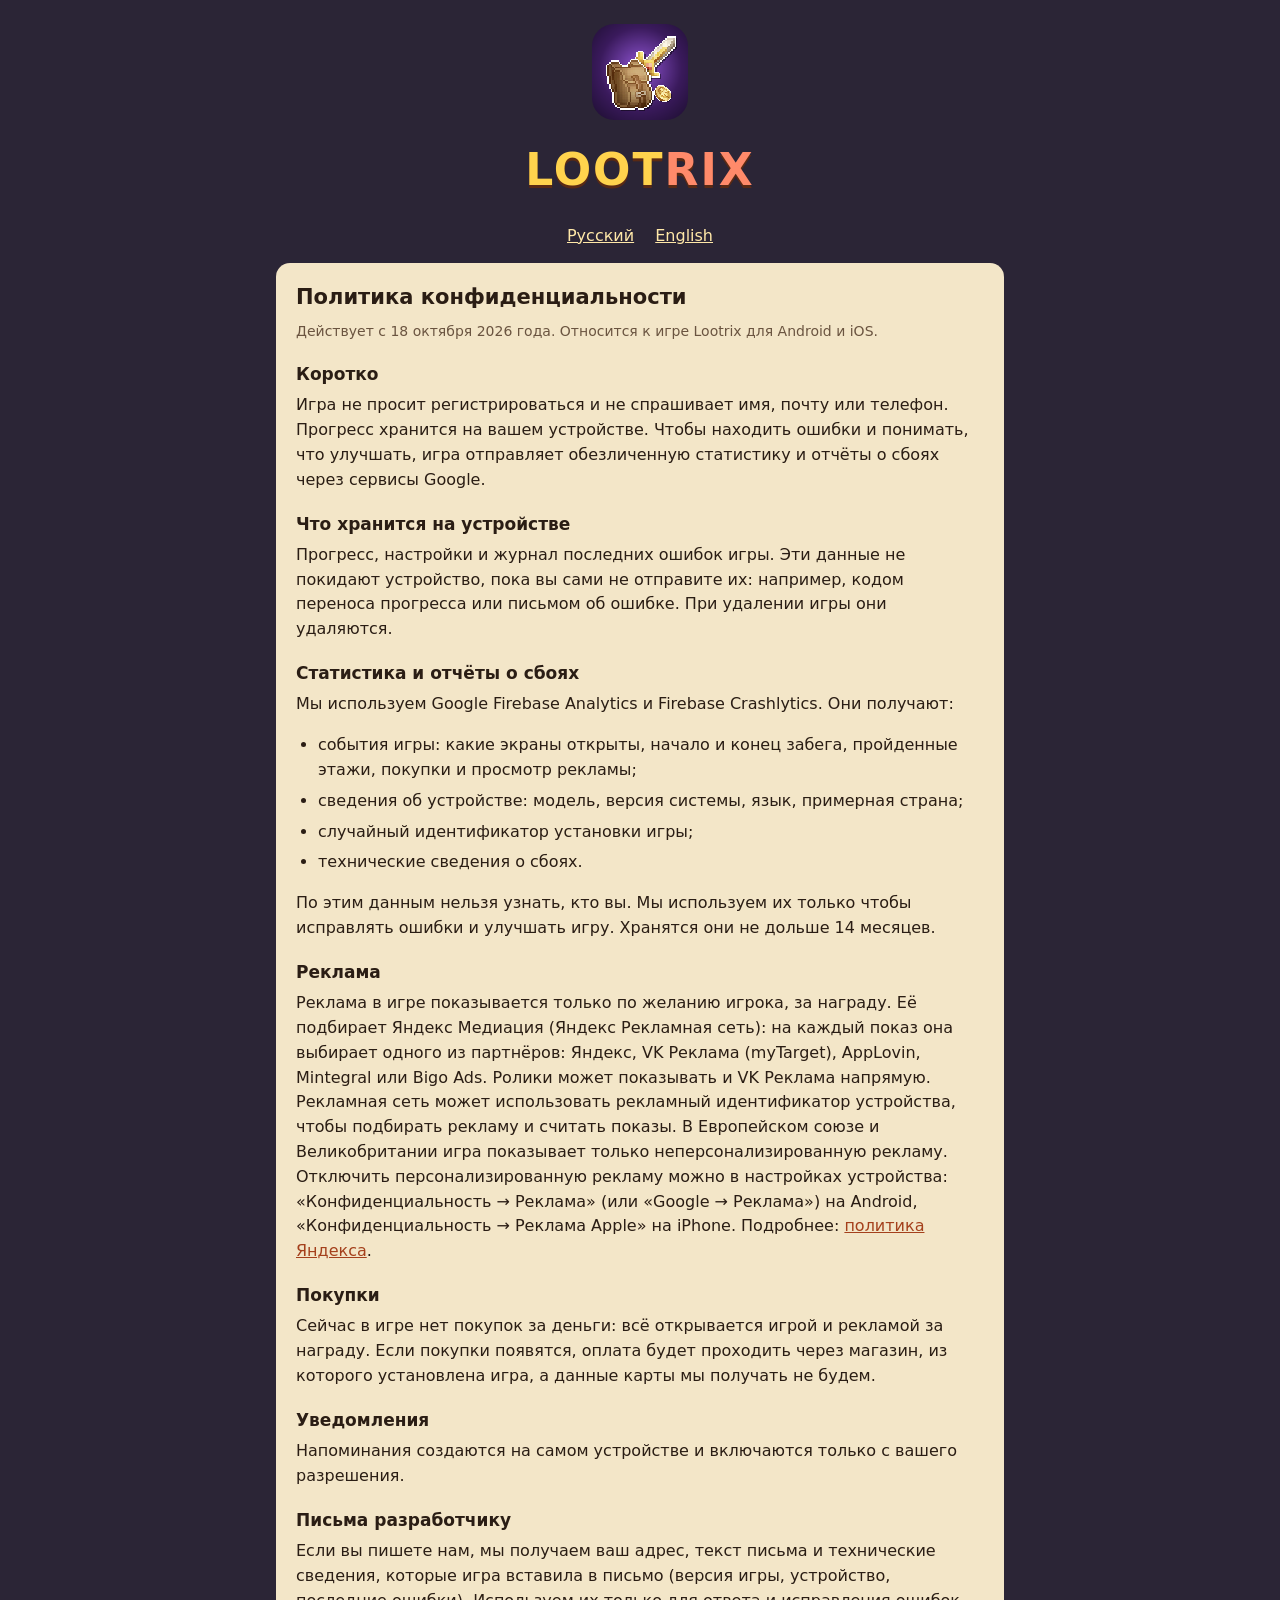
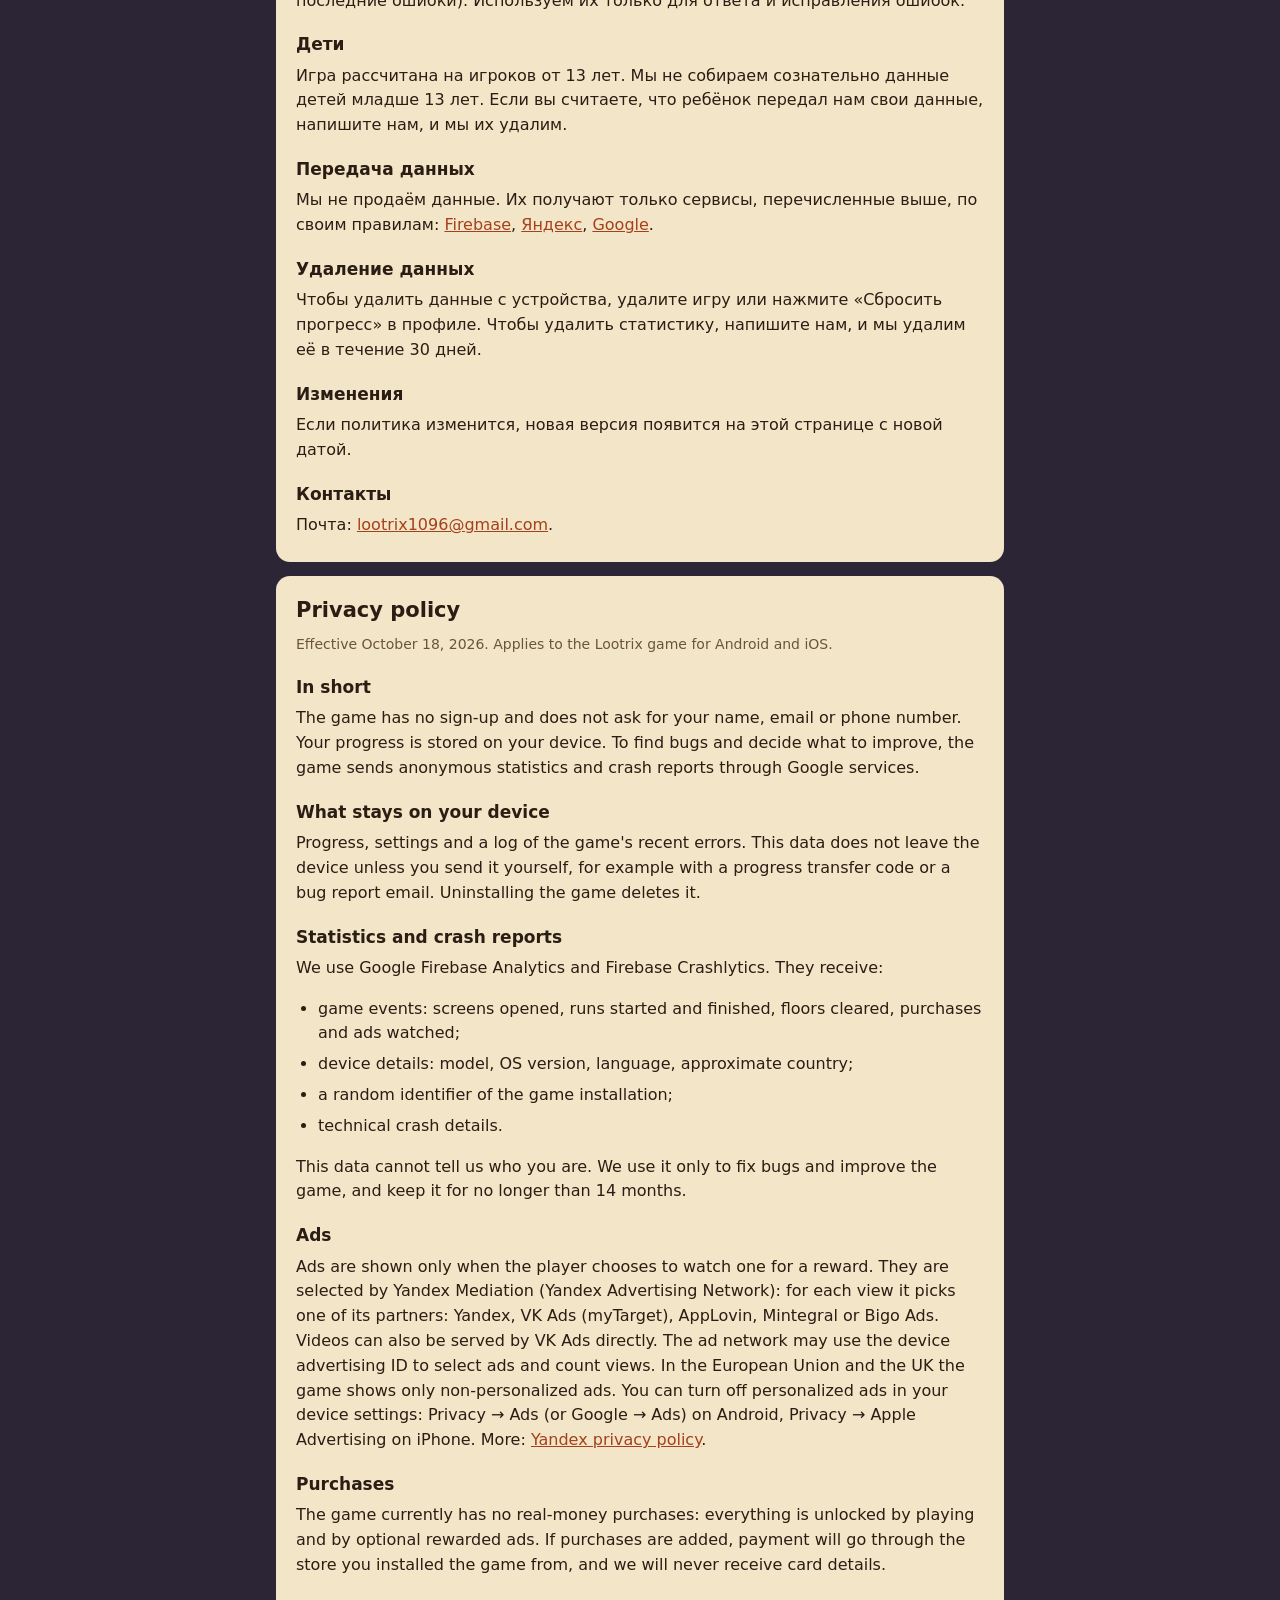
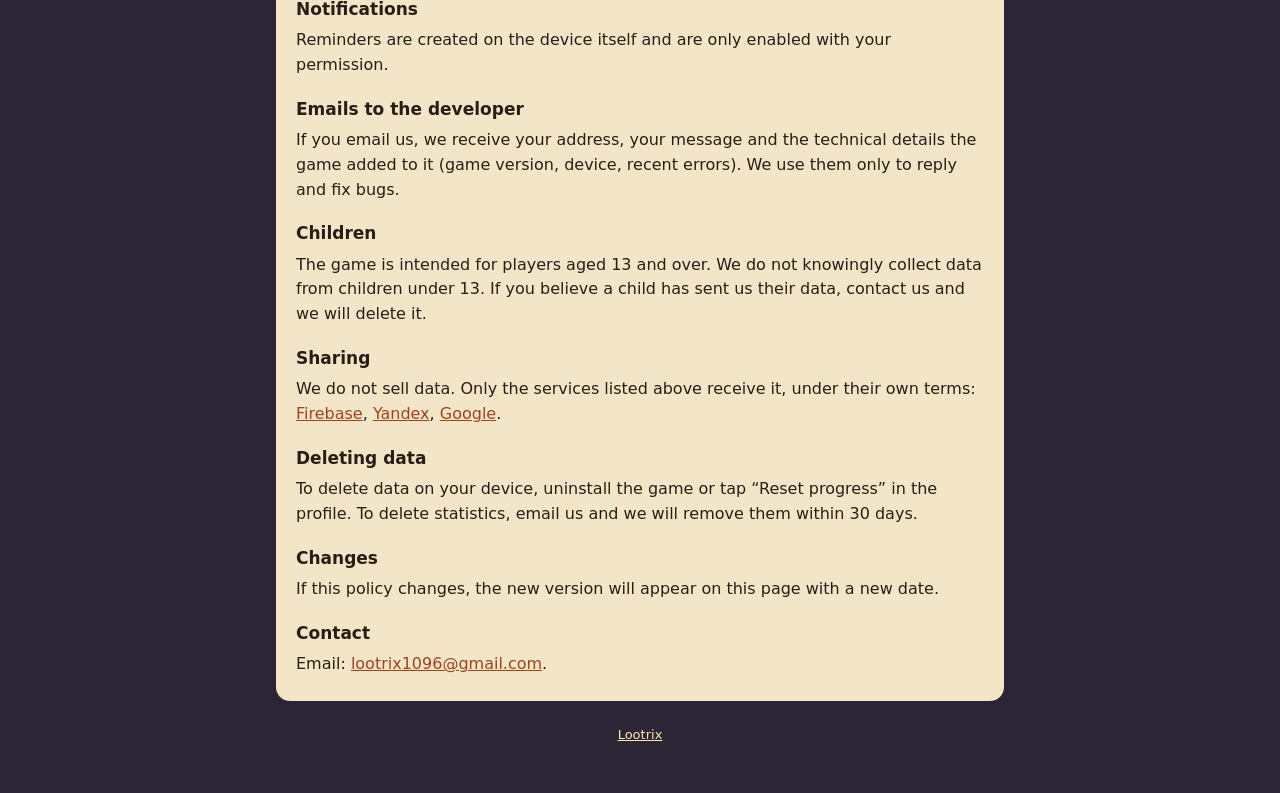
==== commit 8d2661c8: "v0.25.0: реклама VK напрямую, выбор героя перед событием недели - VkAdsPlugin.java (SDK myTarget 5.5" ====
--- a/privacy.html
+++ b/privacy.html
@@ -41,7 +41,7 @@
 
     <h3>Реклама</h3>
     <p>Реклама в игре показывается только по желанию игрока, за награду. Её подбирает Яндекс Медиация (Яндекс Рекламная сеть):
-      на каждый показ она выбирает одного из партнёров: Яндекс, VK Реклама (myTarget), AppLovin, Mintegral или Bigo Ads.
+      на каждый показ она выбирает одного из партнёров: Яндекс, VK Реклама (myTarget), AppLovin, Mintegral или Bigo Ads. Ролики может показывать и VK Реклама напрямую.
       Рекламная сеть может использовать рекламный идентификатор устройства, чтобы подбирать рекламу и считать показы.
       В Европейском союзе и Великобритании игра показывает только неперсонализированную рекламу.
       Отключить персонализированную рекламу можно в настройках устройства: «Конфиденциальность → Реклама» (или «Google → Реклама») на Android, «Конфиденциальность → Реклама Apple» на iPhone.
@@ -103,7 +103,7 @@
 
     <h3>Ads</h3>
     <p>Ads are shown only when the player chooses to watch one for a reward. They are selected by Yandex Mediation (Yandex Advertising Network):
-      for each view it picks one of its partners: Yandex, VK Ads (myTarget), AppLovin, Mintegral or Bigo Ads.
+      for each view it picks one of its partners: Yandex, VK Ads (myTarget), AppLovin, Mintegral or Bigo Ads. Videos can also be served by VK Ads directly.
       The ad network may use the device advertising ID to select ads and count views.
       In the European Union and the UK the game shows only non-personalized ads.
       You can turn off personalized ads in your device settings: Privacy → Ads (or Google → Ads) on Android, Privacy → Apple Advertising on iPhone.
